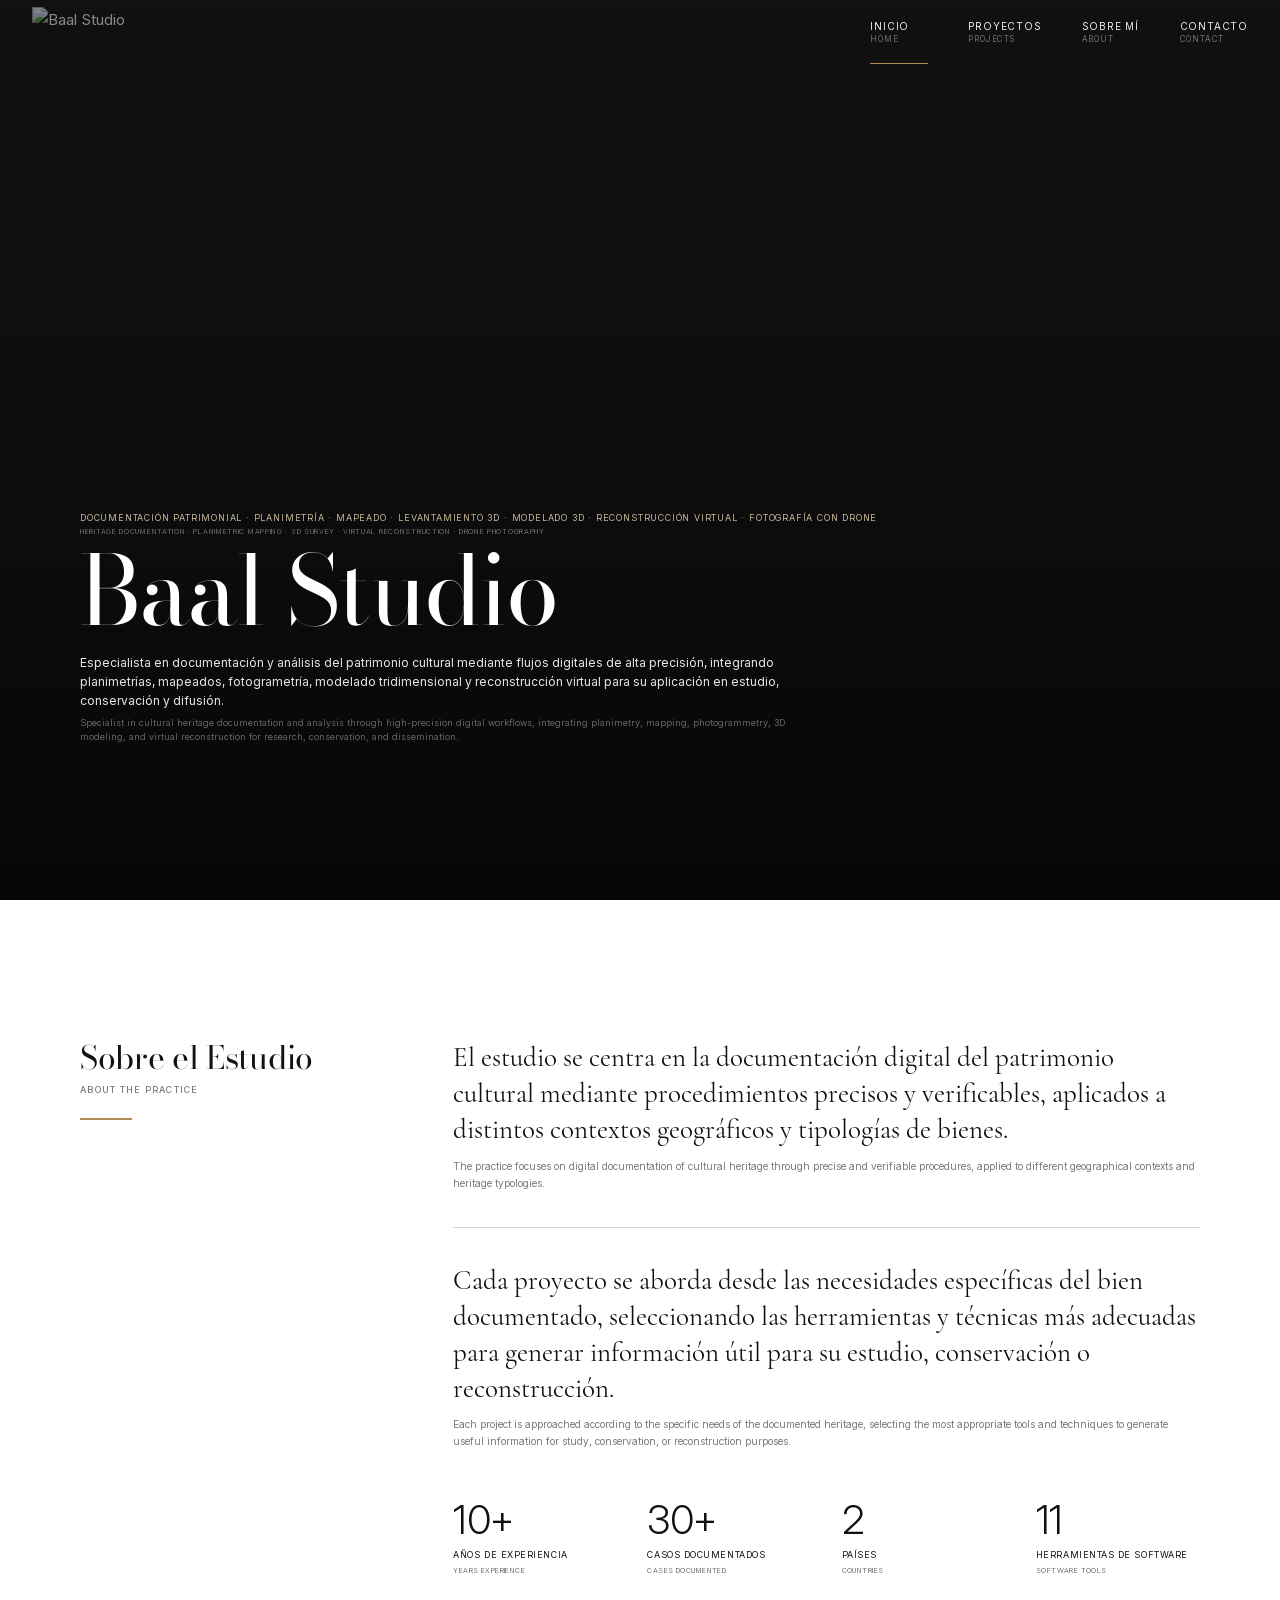
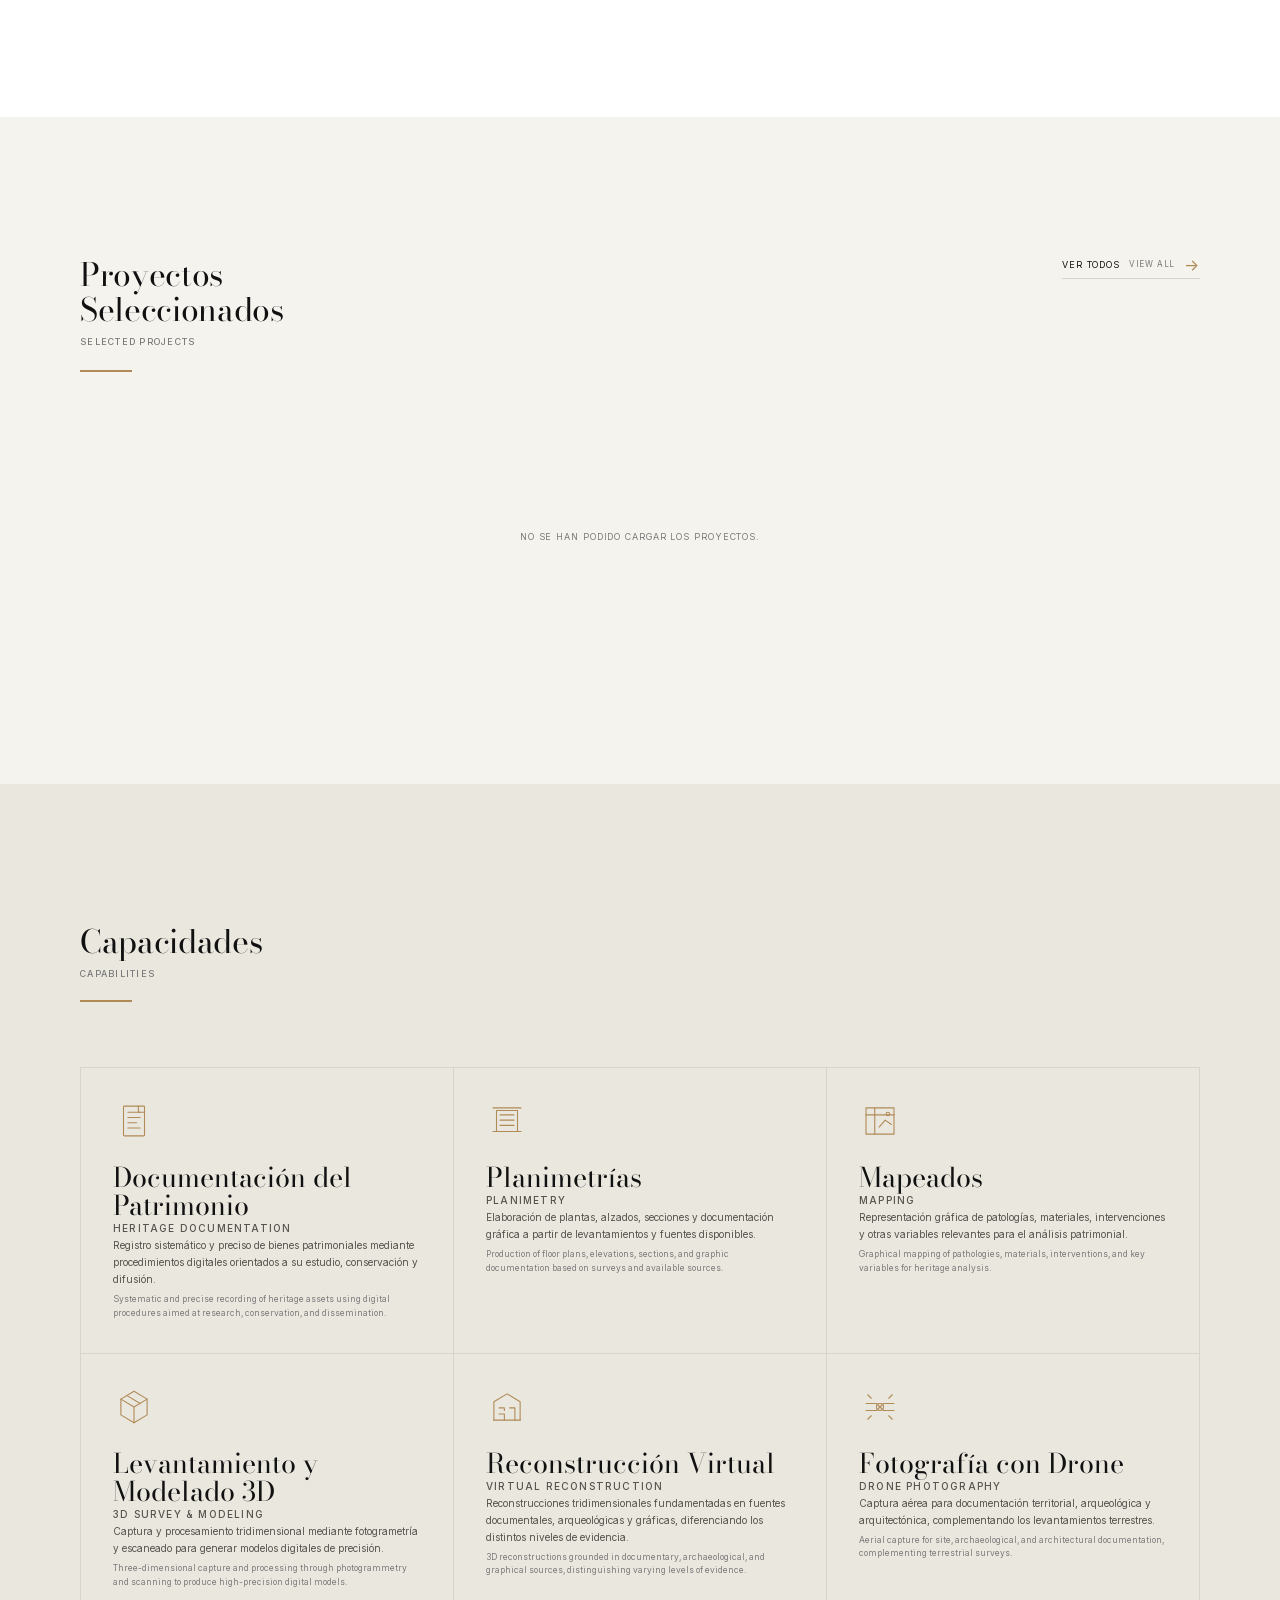
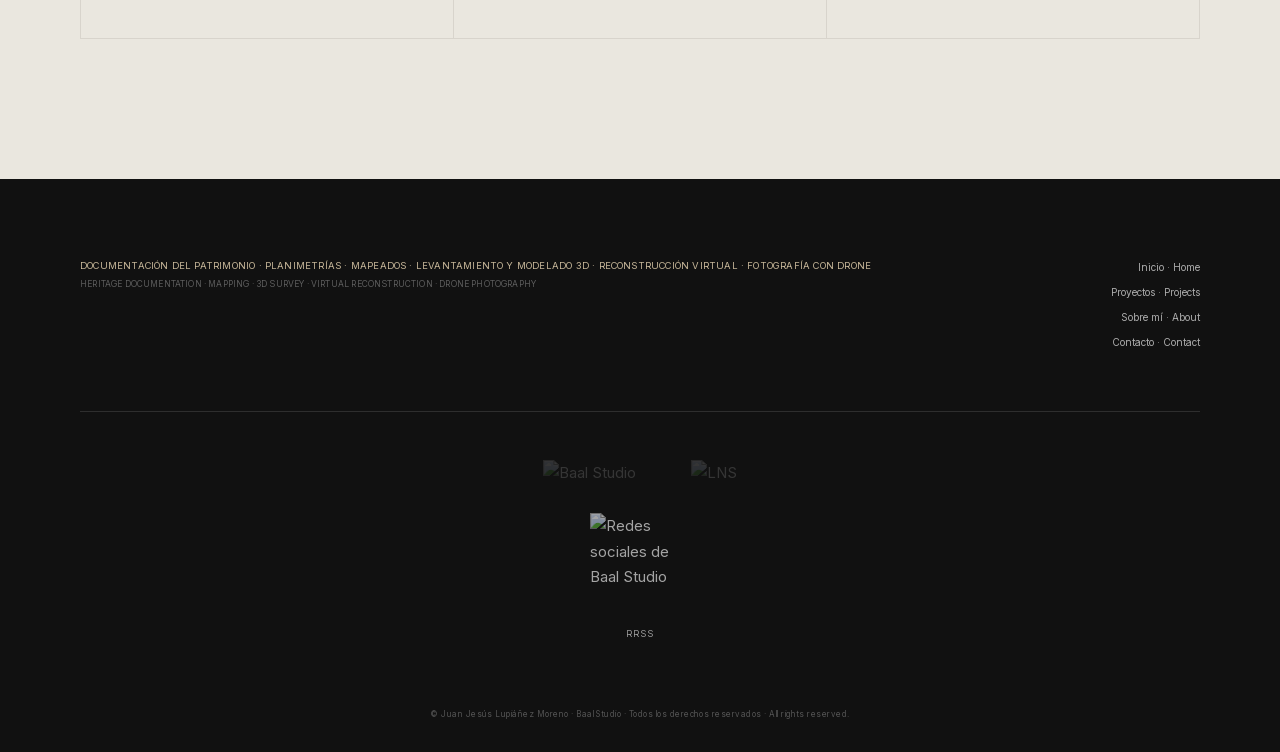
==== index.html @ 622e3f82 "Update footer text to specify 'Drone Photography'" ====
<!DOCTYPE html>
<html lang="es">

<head>
  <meta charset="UTF-8">

  <meta
    name="viewport"
    content="width=device-width, initial-scale=1.0"
  >

  <meta
    name="description"
    content="Baal Studio — Documentación, conservación y análisis digital del patrimonio cultural."
  >

  <meta name="theme-color" content="#111111">

  <title>Baal Studio — Documentación Patrimonial</title>

  <link rel="stylesheet" href="./style.css">
</head>


<body>

  <!-- =====================================================
       HEADER
       ===================================================== -->

  <header class="main-header" id="main-header">

    <div class="header-inner">

      <a
        href="./index.html"
        class="header-logo-link"
        aria-label="Baal Studio — Inicio"
      >

        <img
          id="site-logo"
          class="header-logo protected-image"
          src=""
          alt="Baal Studio"
          width="180"
          height="40"
          draggable="false"
        >

      </a>


      <nav
        class="desktop-nav"
        aria-label="Navegación principal"
      >

        <a
          href="./index.html"
          class="nav-link active"
          aria-current="page"
        >
          <span>Inicio</span>
          <span class="nav-link-en">Home</span>
        </a>

        <a
          href="./proyectos.html"
          class="nav-link"
        >
          <span>Proyectos</span>
          <span class="nav-link-en">Projects</span>
        </a>

        <a
          href="./about.html"
          class="nav-link"
        >
          <span>Sobre mí</span>
          <span class="nav-link-en">About</span>
        </a>

        <a
          href="./contact.html"
          class="nav-link"
        >
          <span>Contacto</span>
          <span class="nav-link-en">Contact</span>
        </a>

      </nav>


      <button
        class="mobile-menu-button"
        id="mobile-menu-button"
        type="button"
        aria-label="Abrir menú"
        aria-expanded="false"
        aria-controls="mobile-menu"
      >
        <span></span>
        <span></span>
        <span></span>
      </button>

    </div>


    <div
      class="mobile-menu"
      id="mobile-menu"
      aria-hidden="true"
    >

      <nav aria-label="Navegación móvil">

        <a href="./index.html">
          <span>Inicio</span>
          <small>Home</small>
        </a>

        <a href="./proyectos.html">
          <span>Proyectos</span>
          <small>Projects</small>
        </a>

        <a href="./about.html">
          <span>Sobre mí</span>
          <small>About</small>
        </a>

        <a href="./contact.html">
          <span>Contacto</span>
          <small>Contact</small>
        </a>

      </nav>

    </div>

  </header>



  <main>

    <!-- =====================================================
         HERO
         ===================================================== -->

    <section
      class="hero-section"
      id="hero"
      aria-labelledby="hero-title"
    >

      <div class="hero-media">

        <img
          id="hero-background"
          class="hero-background protected-image"
          src=""
          alt="Documentación patrimonial"
          draggable="false"
          fetchpriority="high"
        >

        <div
          class="hero-gradient"
          aria-hidden="true"
        ></div>

      </div>


      <div class="hero-content">

        <div class="hero-specialties">

          <p class="hero-specialties-es">
            DOCUMENTACIÓN PATRIMONIAL · PLANIMETRÍA · MAPEADO · LEVANTAMIENTO 3D · MODELADO 3D · RECONSTRUCCIÓN VIRTUAL · FOTOGRAFÍA CON DRONE
          </p>

          <p class="hero-specialties-en">
            HERITAGE DOCUMENTATION · PLANIMETRIC MAPPING · 3D SURVEY · VIRTUAL RECONSTRUCTION · DRONE PHOTOGRAPHY
          </p>

        </div>


        <h1 id="hero-title">
          Baal Studio
        </h1>


        <div class="hero-description">

          <p>
            Especialista en documentación y análisis del patrimonio cultural mediante flujos digitales de alta precisión, integrando planimetrías, mapeados, fotogrametría, modelado tridimensional y reconstrucción virtual para su aplicación en estudio, conservación y difusión.
          </p>

          <p>
            Specialist in cultural heritage documentation and analysis through high-precision digital workflows, integrating planimetry, mapping, photogrammetry, 3D modeling, and virtual reconstruction for research, conservation, and dissemination.
          </p>

        </div>

      </div>

    </section>



    <!-- =====================================================
         SOBRE EL ESTUDIO
         ===================================================== -->

    <section
      class="about-home-section"
      id="sobre-estudio"
    >

      <div class="section-container about-home-layout">

        <div class="about-home-heading">

          <p class="section-kicker">
            Sobre el Estudio
          </p>

          <p class="section-kicker-en">
            About the Practice
          </p>

          <div class="section-rule"></div>

        </div>


        <div class="about-home-content">

          <div class="bilingual-copy">

            <p>
              El estudio se centra en la documentación digital del patrimonio cultural mediante procedimientos precisos y verificables, aplicados a distintos contextos geográficos y tipologías de bienes.
            </p>

            <p class="english-copy">
              The practice focuses on digital documentation of cultural heritage through precise and verifiable procedures, applied to different geographical contexts and heritage typologies.
            </p>


            <div class="copy-separator"></div>


            <p>
              Cada proyecto se aborda desde las necesidades específicas del bien documentado, seleccionando las herramientas y técnicas más adecuadas para generar información útil para su estudio, conservación o reconstrucción.
            </p>

            <p class="english-copy">
              Each project is approached according to the specific needs of the documented heritage, selecting the most appropriate tools and techniques to generate useful information for study, conservation, or reconstruction purposes.
            </p>

          </div>


          <div class="stats-grid">

            <div class="stat-item">
              <strong>10+</strong>
              <span>Años de experiencia</span>
              <small>Years experience</small>
            </div>

            <div class="stat-item">
              <strong>30+</strong>
              <span>Casos documentados</span>
              <small>Cases documented</small>
            </div>

            <div class="stat-item">
              <strong>2</strong>
              <span>Países</span>
              <small>Countries</small>
            </div>

            <div class="stat-item">
              <strong>11</strong>
              <span>Herramientas de software</span>
              <small>Software tools</small>
            </div>

          </div>

        </div>

      </div>

    </section>



    <!-- =====================================================
         PROYECTOS SELECCIONADOS
         ===================================================== -->

    <section
      class="projects-section"
      id="proyectos-seleccionados"
    >

      <div class="section-container">

        <div class="section-heading-row">

          <div class="section-heading">

            <p class="section-kicker">
              Proyectos Seleccionados
            </p>

            <p class="section-kicker-en">
              Selected Projects
            </p>

            <div class="section-rule"></div>

          </div>


          <a
            href="./proyectos.html"
            class="view-all-link"
          >
            <span>Ver Todos</span>
            <span>View All</span>
            <span class="view-arrow">→</span>
          </a>

        </div>


        <div
          id="selected-projects-grid"
          class="selected-projects-grid"
        >

          <div class="project-loading">
            <span></span>
            <p>Cargando proyectos…</p>
          </div>

        </div>

      </div>

    </section>



    <!-- =====================================================
         CAPACIDADES
         ===================================================== -->

    <section
      class="capabilities-section"
      id="capacidades"
    >

      <div class="section-container">

        <div class="capabilities-heading">

          <p class="section-kicker">
            Capacidades
          </p>

          <p class="section-kicker-en">
            Capabilities
          </p>

          <div class="section-rule"></div>

        </div>


        <div class="capabilities-grid">


          <article class="capability-item">

            <div class="capability-icon">
              <svg viewBox="0 0 48 48" aria-hidden="true"><rect x="12" y="7" width="24" height="34" rx="1"></rect><path d="M17 14h14M17 20h14M17 26h10M17 32h14"></path><path d="M29 7v7h7"></path></svg>
            </div>

            <h3>
              Documentación del Patrimonio
            </h3>

            <p class="capability-en-title">
              Heritage Documentation
            </p>

            <p>
              Registro sistemático y preciso de bienes patrimoniales mediante procedimientos digitales orientados a su estudio, conservación y difusión.
            </p>

            <p class="capability-en-desc">
              Systematic and precise recording of heritage assets using digital procedures aimed at research, conservation, and dissemination.
            </p>

          </article>


          <article class="capability-item">

            <div class="capability-icon">
              <svg viewBox="0 0 48 48" aria-hidden="true"><path d="M8 36h32"></path><path d="M12 36V12h24v24"></path><path d="M16 17h16M16 23h16M16 29h16"></path><path d="M8 9h32"></path></svg>
            </div>

            <h3>
              Planimetrías
            </h3>

            <p class="capability-en-title">
              Planimetry
            </p>

            <p>
              Elaboración de plantas, alzados, secciones y documentación gráfica a partir de levantamientos y fuentes disponibles.
            </p>

            <p class="capability-en-desc">
              Production of floor plans, elevations, sections, and graphic documentation based on surveys and available sources.
            </p>

          </article>


          <article class="capability-item">

            <div class="capability-icon">
              <svg viewBox="0 0 48 48" aria-hidden="true"><path d="M8 9h32v30H8z"></path><path d="M8 17h32M18 9v30"></path><path d="M23 31l7-8 7 5"></path><circle cx="33" cy="16" r="2"></circle></svg>
            </div>

            <h3>
              Mapeados
            </h3>

            <p class="capability-en-title">
              Mapping
            </p>

            <p>
              Representación gráfica de patologías, materiales, intervenciones y otras variables relevantes para el análisis patrimonial.
            </p>

            <p class="capability-en-desc">
              Graphical mapping of pathologies, materials, interventions, and key variables for heritage analysis.
            </p>

          </article>


          <article class="capability-item">

            <div class="capability-icon">
              <svg viewBox="0 0 48 48" aria-hidden="true"><path d="M24 6 39 15v18L24 42 9 33V15z"></path><path d="M9 15l15 9 15-9M24 24v18"></path><path d="M16 11l15 9"></path></svg>
            </div>

            <h3>
              Levantamiento y Modelado 3D
            </h3>

            <p class="capability-en-title">
              3D Survey &amp; Modeling
            </p>

            <p>
              Captura y procesamiento tridimensional mediante fotogrametría y escaneado para generar modelos digitales de precisión.
            </p>

            <p class="capability-en-desc">
              Three-dimensional capture and processing through photogrammetry and scanning to produce high-precision digital models.
            </p>

          </article>


          <article class="capability-item">

            <div class="capability-icon">
              <svg viewBox="0 0 48 48" aria-hidden="true"><path d="M9 39V18l15-9 15 9v21"></path><path d="M9 39h30"></path><path d="M15 32h6v7M27 25h6v14M15 25h6v3"></path></svg>
            </div>

            <h3>
              Reconstrucción Virtual
            </h3>

            <p class="capability-en-title">
              Virtual Reconstruction
            </p>

            <p>
              Reconstrucciones tridimensionales fundamentadas en fuentes documentales, arqueológicas y gráficas, diferenciando los distintos niveles de evidencia.
            </p>

            <p class="capability-en-desc">
              3D reconstructions grounded in documentary, archaeological, and graphical sources, distinguishing varying levels of evidence.
            </p>

          </article>


          <article class="capability-item">

            <div class="capability-icon">
              <svg viewBox="0 0 48 48" aria-hidden="true"><path d="M8 20h12l4 4 4-4h12"></path><path d="M8 28h12l4-4 4 4h12"></path><circle cx="24" cy="24" r="4"></circle><path d="M14 14l-4-4M34 14l4-4M14 34l-4 4M34 34l4 4"></path></svg>
            </div>

            <h3>
              Fotografía con Drone
            </h3>

            <p class="capability-en-title">
              Drone Photography
            </p>

            <p>
              Captura aérea para documentación territorial, arqueológica y arquitectónica, complementando los levantamientos terrestres.
            </p>

            <p class="capability-en-desc">
              Aerial capture for site, archaeological, and architectural documentation, complementing terrestrial surveys.
            </p>

          </article>


        </div>

      </div>

    </section>

  </main>



  <!-- =====================================================
       FOOTER
       ===================================================== -->

  <footer class="main-footer">

    <div class="footer-container">


      <div class="footer-top">


        <div class="footer-services">

          <p>
            Documentación del Patrimonio · Planimetrías · Mapeados · Levantamiento y Modelado 3D · Reconstrucción Virtual · Fotografía con Drone
          </p>

          <p class="footer-services-en">
            Heritage Documentation · Mapping · 3D Survey · Virtual reconstruction · Drone Photography
          </p>

        </div>


        <div class="footer-nav-column">

          <a href="./index.html">
            Inicio · Home
          </a>

          <a href="./proyectos.html">
            Proyectos · Projects
          </a>

          <a href="./about.html">
            Sobre mí · About
          </a>

          <a href="./contact.html">
            Contacto · Contact
          </a>

        </div>


      </div>



      <div class="footer-identity">

        <div class="footer-logos">

          <img
            id="footer-logo-baal"
            class="footer-secondary-logo protected-image"
            src=""
            alt="Baal Studio"
            draggable="false"
          >


          <img
            id="footer-logo-lns"
            class="footer-secondary-logo protected-image"
            src=""
            alt="LNS"
            draggable="false"
          >

        </div>


        <a
          href="https://linktr.ee/baalstudio"
          target="_blank"
          rel="noopener noreferrer"
          aria-label="Baal Studio — Redes sociales"
        >

          <img
            id="footer-qr"
            class="footer-qr protected-image"
            src=""
            alt="Redes sociales de Baal Studio"
            width="100"
            height="100"
            draggable="false"
          >

        </a>


        <a
          href="https://linktr.ee/baalstudio"
          class="footer-social-link"
          target="_blank"
          rel="noopener noreferrer"
        >
          RRSS
        </a>

      </div>



      <div class="footer-bottom">

        <p>
          © Juan Jesús Lupiáñez Moreno · Baal Studio · Todos los derechos reservados · All rights reserved.
        </p>

      </div>

    </div>

  </footer>



  <script src="./script.js"></script>

</body>

</html>
---- style.css ----
/* ============================================================
   BAAL STUDIO
   STYLE.CSS — V10
   ============================================================ */


/* ------------------------------------------------------------
   FUENTES LOCALES — GITHUB
   ------------------------------------------------------------ */

@font-face {
  font-family: "Inter";
  src: url("./fonts/InterVariable.woff2") format("woff2");
  font-style: normal;
  font-weight: 100 900;
  font-display: swap;
}

@font-face {
  font-family: "Cormorant Garamond";
  src: url("./fonts/CormorantGaramond-Light.woff2") format("woff2");
  font-style: normal;
  font-weight: 300;
  font-display: swap;
}

@font-face {
  font-family: "Cormorant Garamond";
  src: url("./fonts/CormorantGaramond-Regular.woff2") format("woff2");
  font-style: normal;
  font-weight: 400;
  font-display: swap;
}

@font-face {
  font-family: "Cormorant Garamond";
  src: url("./fonts/CormorantGaramond-Medium.woff2") format("woff2");
  font-style: normal;
  font-weight: 500;
  font-display: swap;
}

@font-face {
  font-family: "Cormorant Garamond";
  src: url("./fonts/CormorantGaramond-SemiBold.woff2") format("woff2");
  font-style: normal;
  font-weight: 600;
  font-display: swap;
}

@font-face {
  font-family: "Cormorant Garamond";
  src: url("./fonts/CormorantGaramond-Bold.woff2") format("woff2");
  font-style: normal;
  font-weight: 700;
  font-display: swap;
}

@font-face {
  font-family: "Bodoni Moda";
  src: url("./fonts/BodoniModaVariable.ttf") format("truetype");
  font-style: normal;
  font-weight: 100 900;
  font-display: swap;
}


/* ------------------------------------------------------------
   VARIABLES
   ------------------------------------------------------------ */

:root {

  --bg: #f5f3ee;
  --white: #ffffff;
  --black: #111111;
  --gray: #7a7a7a;
  --light-gray: #d8d4cc;
  --accent: #b08a57;

  --content-width: 1280px;

  --page-padding: 80px;

  --section-space: 140px;

  --font-display: "Cormorant Garamond", serif;
  --font-title: "Bodoni Moda", Georgia, serif;
  --font-body: "Inter", sans-serif;

}


/* ------------------------------------------------------------
   RESET
   ------------------------------------------------------------ */

*,
*::before,
*::after {
  box-sizing: border-box;
}


html {
  scroll-behavior: smooth;
}


body {

  margin: 0;
  padding: 0;

  background: var(--bg);
  color: var(--black);

  font-family: var(--font-body);

  font-size: 15px;

  line-height: 1.7;

  overflow-x: hidden;
}


img {
  max-width: 100%;
  display: block;
}


a {
  color: inherit;
  text-decoration: none;
}


button,
input,
textarea,
select {
  font: inherit;
}


/* ------------------------------------------------------------
   PROTECCIÓN
   ------------------------------------------------------------ */

.protected-image {

  -webkit-user-drag: none;

  user-select: none;
  -webkit-user-select: none;

  -webkit-touch-callout: none;
}


/* ------------------------------------------------------------
   CONTENEDOR
   ------------------------------------------------------------ */

.section-container {

  width: 100%;

  max-width: none;

  margin: 0;

  padding-left: var(--page-padding);
  padding-right: var(--page-padding);
}


/* ------------------------------------------------------------
   HEADER
   ------------------------------------------------------------ */

.main-header {

  position: fixed;

  top: 0;
  left: 0;
  right: 0;

  z-index: 1000;

  height: 64px;

  background: transparent;

  color: var(--white);

  transition:
    background-color 0.35s ease,
    backdrop-filter 0.35s ease;
}


.main-header.scrolled {

  background: rgba(17,17,17,0.84);

  backdrop-filter: blur(12px);
  -webkit-backdrop-filter: blur(12px);
}


.header-inner {

  width: 100%;
  height: 100%;

  padding: 0 32px;

  display: flex;

  align-items: center;
  justify-content: space-between;
}


.header-logo-link {

  display: flex;

  align-items: center;

  height: 100%;
}


.header-logo {

  width: auto;

  height: 50px;

  max-width: 155px;

  object-fit: contain;

  opacity: 0.50;

  transition: opacity 0.25s ease;
}


.header-logo-link:hover .header-logo {
  opacity: 0.70;
}


/* ------------------------------------------------------------
   NAV
   ------------------------------------------------------------ */

.desktop-nav {

  display: flex;

  align-items: center;

  gap: 40px;

  height: 100%;
}


.nav-link {

  position: relative;

  display: flex;

  flex-direction: column;

  justify-content: center;

  min-width: 58px;

  height: 100%;

  color: rgba(255,255,255,0.92);

  font-size: 10px;

  letter-spacing: 0.08em;

  text-transform: uppercase;
}


.nav-link-en {

  margin-top: -2px;

  color: rgba(255,255,255,0.40);

  font-size: 8px;

  letter-spacing: 0.10em;
}


.nav-link::after {

  content: "";

  position: absolute;

  left: 0;
  bottom: 0;

  width: 0;
  height: 1px;

  background: var(--accent);

  transition: width 0.25s ease;
}


.nav-link:hover::after,
.nav-link.active::after {
  width: 100%;
}


/* ------------------------------------------------------------
   MENÚ MÓVIL
   ------------------------------------------------------------ */

.mobile-menu-button {

  display: none;

  width: 38px;
  height: 38px;

  padding: 8px;

  border: 0;

  background: transparent;

  cursor: pointer;
}


.mobile-menu-button span {

  display: block;

  width: 100%;
  height: 1px;

  margin: 5px 0;

  background: var(--white);

  transition:
    transform 0.25s ease,
    opacity 0.25s ease;
}


.mobile-menu-button.open span:nth-child(1) {
  transform: translateY(6px) rotate(45deg);
}


.mobile-menu-button.open span:nth-child(2) {
  opacity: 0;
}


.mobile-menu-button.open span:nth-child(3) {
  transform: translateY(-6px) rotate(-45deg);
}


.mobile-menu {

  position: fixed;

  top: 64px;
  left: 0;
  right: 0;

  z-index: 999;

  max-height: 0;

  overflow: hidden;

  background: rgba(17,17,17,0.96);

  backdrop-filter: blur(15px);
  -webkit-backdrop-filter: blur(15px);

  transition: max-height 0.35s ease;
}


.mobile-menu.open {
  max-height: 400px;
}


.mobile-menu nav {

  display: flex;

  flex-direction: column;

  padding: 15px 24px 24px;
}


.mobile-menu a {

  display: flex;

  flex-direction: column;

  padding: 14px 0;

  border-bottom:
    1px solid rgba(255,255,255,0.12);

  color: white;

  font-size: 12px;

  letter-spacing: 0.08em;

  text-transform: uppercase;
}


.mobile-menu small {

  margin-top: 2px;

  color: rgba(255,255,255,0.38);

  font-size: 9px;

  letter-spacing: 0.10em;
}


/* ------------------------------------------------------------
   HERO
   ------------------------------------------------------------ */

.hero-section {

  position: relative;

  width: 100%;

  height: 100svh;

  min-height: 680px;

  overflow: hidden;

  background: #111111;

  color: var(--white);
}


.hero-media {

  position: absolute;

  inset: 0;

  overflow: hidden;
}


.hero-background {

  position: absolute;

  inset: 0;

  width: 100%;
  height: 100%;

  object-fit: cover;

  object-position: center center;

  transform: scale(1.085);

  opacity: 0.40;

  will-change: transform;
}


.hero-gradient {

  position: absolute;

  inset: 0;

  pointer-events: none;

  background:
    linear-gradient(
      to top,
      rgba(0,0,0,0.62) 0%,
      rgba(0,0,0,0.25) 42%,
      rgba(0,0,0,0.04) 76%,
      rgba(0,0,0,0) 100%
    );
}


/* ------------------------------------------------------------
   CONTENIDO HERO
   ------------------------------------------------------------ */

.hero-content {

  position: absolute;

  left: 0;
  bottom: 0;

  width: 100%;

  z-index: 2;

  padding:
    0
    var(--page-padding)
    155px;
}


.hero-specialties {

  width: 100%;

  margin-bottom: 13px;

  overflow: hidden;
}


.hero-specialties-es,
.hero-specialties-en {

  white-space: nowrap;

  overflow: hidden;

  text-overflow: clip;

  text-transform: uppercase;
}


.hero-specialties-es {

  margin: 0;

  color: #c8b89a;

  font-size: 9px;

  line-height: 1.4;

  letter-spacing: 0.09em;
}


.hero-specialties-en {

  margin: 3px 0 0;

  color: rgba(255,255,255,0.38);

  font-size: 7px;

  line-height: 1.4;

  letter-spacing: 0.10em;
}


.hero-content h1 {

  margin: 0;

  font-family: var(--font-title);

  font-size: clamp(52px, 7.5vw, 100px);

  font-weight: 300;

  line-height: 0.85;

  letter-spacing: -0.015em;
}


.hero-description {

  max-width: 740px;

  margin-top: 21px;
}


.hero-description p {

  margin: 0;

  color: rgba(255,255,255,0.90);

  font-size: 12px;

  line-height: 1.62;
}


.hero-description p + p {

  margin-top: 5px;

  color: rgba(255,255,255,0.38);

  font-size: 9px;
}


/* ------------------------------------------------------------
   SOBRE EL ESTUDIO
   ------------------------------------------------------------ */

.about-home-section {

  background: var(--white);

  padding:
    var(--section-space)
    0;
}


.about-home-layout {

  display: grid;

  grid-template-columns:
    4fr 8fr;

  column-gap: 0;
}


.about-home-heading {

  padding-right: 50px;
}


.about-home-content {

  padding-left: 0;
}


.bilingual-copy {

  max-width: 760px;
}


.bilingual-copy p {

  margin: 0;

  font-family: var(--font-display);

  font-size: 27px;

  font-weight: 400;

  line-height: 1.34;
}


.bilingual-copy .english-copy {

  margin-top: 9px;

  color: var(--gray);

  font-family: var(--font-body);

  font-size: 10px;

  line-height: 1.7;
}


.copy-separator {

  width: 100%;

  height: 1px;

  margin: 35px 0;

  background: var(--light-gray);
}


.stats-grid {

  display: grid;

  grid-template-columns:
    repeat(4, 1fr);

  gap: 30px;

  margin-top: 50px;
}


.stat-item {

  display: flex;

  flex-direction: column;
}


.stat-item strong {

  font-family: var(--font-body);

  font-size: 40px;

  font-weight: 300;

  line-height: 1;

  letter-spacing: -0.02em;
}


.stat-item span {

  margin-top: 9px;

  font-size: 9px;

  line-height: 1.4;

  letter-spacing: 0.06em;

  text-transform: uppercase;
}


.stat-item small {

  margin-top: 3px;

  color: var(--gray);

  font-size: 7px;

  letter-spacing: 0.06em;

  text-transform: uppercase;
}


/* ------------------------------------------------------------
   PROYECTOS
   ------------------------------------------------------------ */

.projects-section {

  background: var(--bg);

  padding:
    var(--section-space)
    0;
}


.section-heading-row {

  display: grid;

  grid-template-columns:
    4fr 8fr;

  align-items: start;

  margin-bottom: 52px;
}


.section-heading {

  padding-right: 50px;
}


.view-all-link {

  justify-self: end;

  display: inline-flex;

  align-items: center;

  gap: 9px;

  padding-bottom: 5px;

  border-bottom:
    1px solid var(--light-gray);

  font-size: 9px;

  letter-spacing: 0.09em;

  text-transform: uppercase;
}


.view-all-link span:nth-child(2) {

  color: var(--gray);

  font-size: 8px;
}


.view-arrow {

  color: var(--accent);

  font-size: 16px;

  line-height: 1;
}


/* ------------------------------------------------------------
   TARJETAS DE PROYECTOS
   ------------------------------------------------------------ */

.selected-projects-grid {

  display: grid;

  grid-template-columns:
    repeat(12, 1fr);

  gap: 24px;
}


.project-card {

  position: relative;

  display: block;

  overflow: hidden;

  background: #dedbd4;

  color: white;
}


.project-card-large {

  grid-column: 1 / -1;

  height: 560px;
}


.project-card-medium {

  height: 420px;
}


.project-card-left {

  grid-column: 1 / span 7;
}


.project-card-right {

  grid-column: 8 / -1;
}


.project-card-media {

  position: absolute;

  inset: 0;

  overflow: hidden;

  display: flex;
  align-items: center;
  justify-content: center;
}


.project-card-media img {

  width: 85%;
  height: 85%;

  object-fit: cover;
  opacity: 0.50;

  transition:
    transform 0.8s cubic-bezier(.2,.65,.2,1);
}


.project-card-large .project-card-media img {
  object-fit: contain;
}

.project-card:hover
.project-card-media img {

  transform: scale(1.05);
}


.project-card-overlay {

  position: absolute;

  inset: 0;

  background:
    linear-gradient(
      to top,
      rgba(0,0,0,0.68),
      rgba(0,0,0,0.04) 70%
    );
}


.project-card-content {

  position: absolute;

  left: 34px;
  right: 34px;
  bottom: 30px;

  z-index: 3;
}


.project-card-location {

  margin: 0 0 8px;

  color: #c8b89a;

  font-size: 9px;

  letter-spacing: 0.12em;

  text-transform: uppercase;
}


.project-card-title {

  margin: 0;

  max-width: 800px;

  font-family: var(--font-display);

  font-size: 40px;

  font-weight: 400;

  line-height: 1;
}


.project-card-meta {

  display: flex;

  flex-wrap: wrap;

  gap: 10px 18px;

  margin-top: 12px;
}


.project-card-meta span {

  color: rgba(255,255,255,0.62);

  font-size: 8px;

  letter-spacing: 0.08em;

  text-transform: uppercase;
}


.project-loading {

  grid-column: 1 / -1;

  min-height: 220px;

  display: flex;

  flex-direction: column;

  align-items: center;

  justify-content: center;

  color: var(--gray);
}


.project-loading span {

  width: 24px;
  height: 24px;

  border:
    1px solid var(--light-gray);

  border-top-color: var(--accent);

  border-radius: 50%;

  animation:
    loadingSpin 0.9s linear infinite;
}


.project-loading p {

  margin-top: 15px;

  font-size: 9px;

  letter-spacing: 0.10em;

  text-transform: uppercase;
}


@keyframes loadingSpin {

  to {
    transform: rotate(360deg);
  }

}


/* ------------------------------------------------------------
   TÍTULOS DE SECCIÓN
   ------------------------------------------------------------ */

.section-kicker {

  margin: 0;

  font-family: var(--font-title);

  font-size: clamp(24px, 2.5vw, 34px);

  font-weight: 300;

  line-height: 1.1;

  letter-spacing: -0.01em;
}


.section-kicker-en {

  margin: 9px 0 0;

  color: var(--gray);

  font-family: var(--font-body);

  font-size: 9px;

  font-weight: 500;

  line-height: 1.3;

  letter-spacing: 0.14em;

  text-transform: uppercase;
}


.section-rule {

  width: 52px;

  height: 2px;

  margin-top: 22px;

  background: var(--accent);
}


/* ------------------------------------------------------------
   CAPACIDADES
   ------------------------------------------------------------ */

.capabilities-section {

  background: #eae7df;

  padding:
    var(--section-space)
    0;
}


.capabilities-heading {

  display: grid;

  grid-template-columns:
    4fr 8fr;

  margin-bottom: 65px;
}


.capabilities-heading > .section-kicker,
.capabilities-heading > .section-kicker-en,
.capabilities-heading > .section-rule {

  grid-column: 1;
}


.capabilities-heading .section-rule {

  margin-top: 20px;
}


.capabilities-grid {

  display: grid;

  grid-template-columns:
    repeat(3, 1fr);

  border-top:
    1px solid var(--light-gray);

  border-left:
    1px solid var(--light-gray);
}


.capability-item {

  min-height: 285px;

  padding: 32px;

  border-right:
    1px solid var(--light-gray);

  border-bottom:
    1px solid var(--light-gray);
}


.capability-icon {

  width: 42px;

  height: 42px;

  margin-bottom: 22px;

  color: var(--accent);
}


.capability-icon svg {

  width: 100%;

  height: 100%;

  fill: none;

  stroke: currentColor;

  stroke-width: 1.25;

  stroke-linecap: round;

  stroke-linejoin: round;
}


.capability-item h3 {

  margin: 0;

  font-family: var(--font-title);

  font-size: 27px;

  font-weight: 400;

  line-height: 1.05;
}


.capability-en-title {

  display: block;

  margin: 8px 0 20px;

  color: var(--gray);

  font-family: var(--font-body);

  font-size: 9px;

  font-weight: 500;

  line-height: 1.3;

  letter-spacing: 0.12em;

  text-transform: uppercase;
}


.capability-item > p {

  max-width: 330px;

  margin: 0;

  color: #56534e;

  font-size: 10px;

  line-height: 1.7;
}


.capability-en-desc {

  margin-top: 5px !important;

  color: var(--gray) !important;

  font-size: 8.5px !important;

  line-height: 1.6 !important;
}


/* ------------------------------------------------------------
   FOOTER
   ------------------------------------------------------------ */

.main-footer {

  background: var(--black);

  color: var(--white);

  padding:
    80px
    0
    30px;
}


.footer-container {

  width: 100%;

  max-width: none;

  margin: 0;

  padding:
    0
    var(--page-padding);
}


.footer-top {

  display: grid;

  grid-template-columns:
    8fr 4fr;

  gap: 50px;

  padding-bottom: 60px;

  border-bottom:
    1px solid rgba(255,255,255,0.12);
}


.footer-services {

  max-width: 100%;
}


.footer-services p {

  margin: 0;

  color: #c8b89a;

  font-size: 9.5px;

  line-height: 1.4;

  text-transform: uppercase;

  letter-spacing: 0.02em;

  white-space: nowrap;
}


.footer-services-en {

  margin-top: 7px !important;

  color: rgba(255,255,255,0.32) !important;

  font-size: 8.5px !important;

  white-space: nowrap;
}


.footer-nav-column {

  display: flex;

  flex-direction: column;

  align-items: flex-end;

  text-align: right;

  gap: 8px;
}


.footer-nav-column a {

  color: rgba(255,255,255,0.65);

  font-size: 10px;

  transition: color 0.2s ease;
}


.footer-nav-column a:hover {

  color: var(--accent);
}


/* ------------------------------------------------------------
   IDENTIDAD FOOTER
   ------------------------------------------------------------ */

.footer-identity {

  display: flex;

  flex-direction: column;

  align-items: center;

  justify-content: center;

  padding:
    48px
    0
    42px;
}


.footer-logos {

  display: flex;

  align-items: center;

  justify-content: center;

  gap: 55px;
}


.footer-secondary-logo {

  width: auto;

  max-width: 220px;

  max-height: 55px;

  object-fit: contain;

  opacity: 0.15;

  transition: opacity 0.25s ease;
}


.footer-logos a:hover .footer-secondary-logo {

  opacity: 0.28;
}


.footer-qr {

  width: 100px;

  height: 100px;

  margin-top: 28px;

  object-fit: contain;

  opacity: 0.62;

  transition: opacity 0.25s ease;
}


.footer-identity > a:hover .footer-qr {

  opacity: 0.82;
}


.footer-social-link {

  margin-top: 13px;

  color: rgba(255,255,255,0.58);

  font-size: 9px;

  letter-spacing: 0.10em;

  text-transform: uppercase;

  transition: color 0.2s ease;
}


.footer-social-link:hover {

  color: var(--accent);
}


/* ------------------------------------------------------------
   COPYRIGHT
   ------------------------------------------------------------ */

.footer-bottom {

  padding-top: 25px;

  text-align: center;
}


.footer-bottom p {

  margin: 0;

  color: rgba(255,255,255,0.28);

  font-size: 8px;

  letter-spacing: 0.06em;
}


/* ------------------------------------------------------------
   TABLET
   ------------------------------------------------------------ */

@media (max-width: 1000px) {

  :root {
    --page-padding: 48px;
  }


  .desktop-nav {
    gap: 25px;
  }


  .hero-content {
    padding-bottom: 100px;
  }


  .about-home-layout,
  .section-heading-row,
  .capabilities-heading {

    grid-template-columns:
      1fr 2fr;

  }


  .about-home-heading,
  .section-heading {

    padding-right: 45px;

  }


  .capabilities-grid {

    grid-template-columns:
      repeat(2, 1fr);

  }


  .footer-services p {

    white-space: normal;

  }

}


/* ------------------------------------------------------------
   MÓVIL
   ------------------------------------------------------------ */

@media (max-width: 700px) {

  :root {

    --page-padding: 24px;

    --section-space: 95px;

  }


  .header-inner {

    padding: 0 24px;

  }


  .desktop-nav {
    display: none;
  }


  .mobile-menu-button {
    display: block;
  }


  .header-logo {

    height: 26px;

    max-width: 135px;

  }


  .hero-section {

    min-height: 650px;

  }


  .hero-background {

    object-position: center center;

    transform: scale(1.12);

    opacity: 0.60;

  }


  .hero-content {

    padding:
      0
      24px
      90px;

  }


  .hero-specialties-es,
  .hero-specialties-en {

    white-space: nowrap;

    font-size: 6.2px;

    letter-spacing: 0.06em;

  }


  .hero-content h1 {

    font-size:
      clamp(42px, 14vw, 68px);

  }


  .hero-description {

    margin-top: 18px;

  }


  .hero-description p {

    font-size: 10px;

  }


  .hero-description p + p {

    font-size: 7.5px;

  }


  .about-home-layout,
  .section-heading-row,
  .capabilities-heading {

    display: flex;

    flex-direction: column;

    gap: 35px;

  }


  .about-home-heading,
  .section-heading {

    padding-right: 0;

  }


  .bilingual-copy p {

    font-size: 23px;

  }


  .stats-grid {

    grid-template-columns:
      repeat(2, 1fr);

    gap: 35px 20px;

    margin-top: 45px;

  }


  .selected-projects-grid {

    display: flex;

    flex-direction: column;

    gap: 16px;

  }


  .project-card-large,
  .project-card-medium {

    width: 100%;

    height: 420px;

  }


  .project-card-content {

    left: 24px;
    right: 24px;
    bottom: 24px;

  }


  .project-card-title {

    font-size: 32px;

  }


  .capabilities-grid {

    grid-template-columns: 1fr;

  }


  .capability-item {

    min-height: 245px;

    padding: 27px;

  }


  .footer-top {

    display: flex;

    flex-direction: column;

    gap: 40px;

  }


  .footer-nav-column {

    align-items: flex-start;

    text-align: left;

  }


  .footer-logos {

    gap: 30px;

  }


  .footer-secondary-logo {

    max-width: 160px;

    max-height: 45px;

  }


  .footer-qr {

    width: 90px;

    height: 90px;

  }

}


/* ------------------------------------------------------------
   REDUCCIÓN DE MOVIMIENTO
   ------------------------------------------------------------ */

@media (prefers-reduced-motion: reduce) {

  html {
    scroll-behavior: auto;
  }


  *,
  *::before,
  *::after {

    animation-duration: 0.01ms !important;

    animation-iteration-count: 1 !important;

    transition-duration: 0.01ms !important;

  }

}
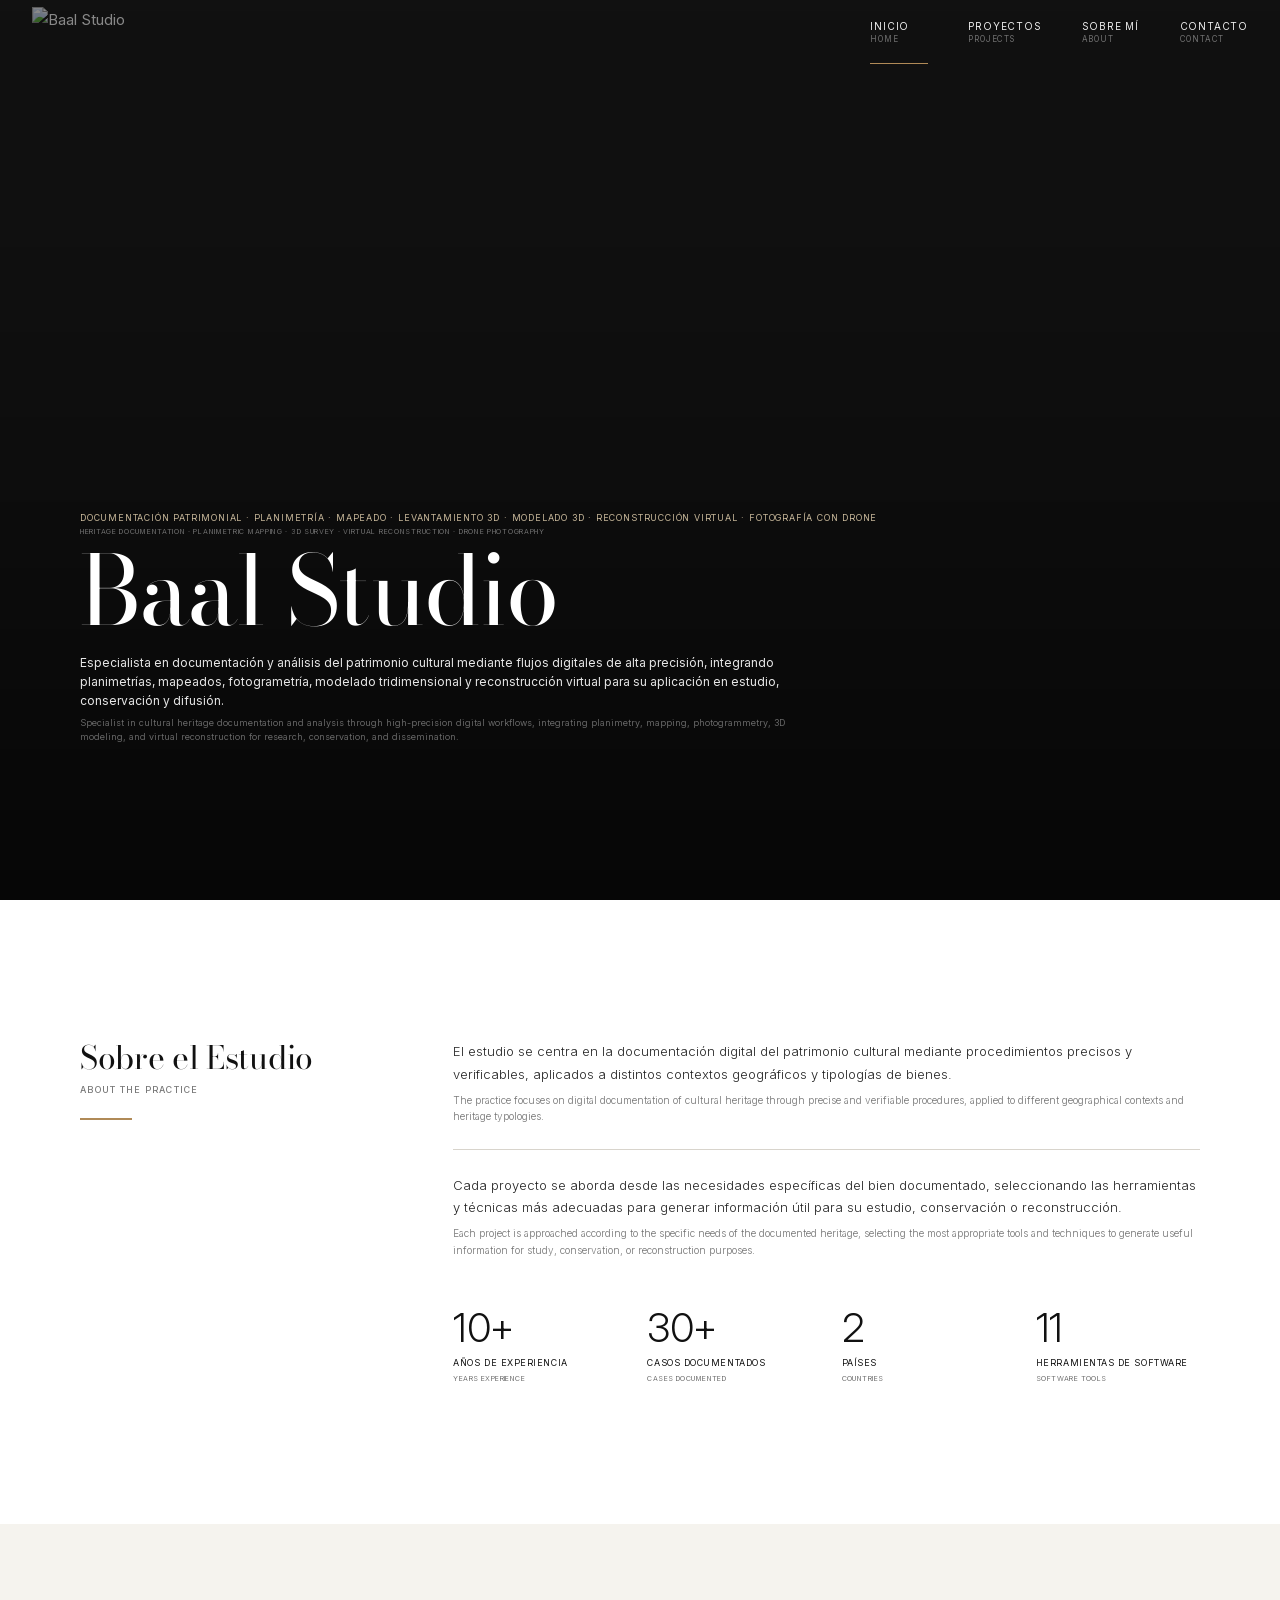
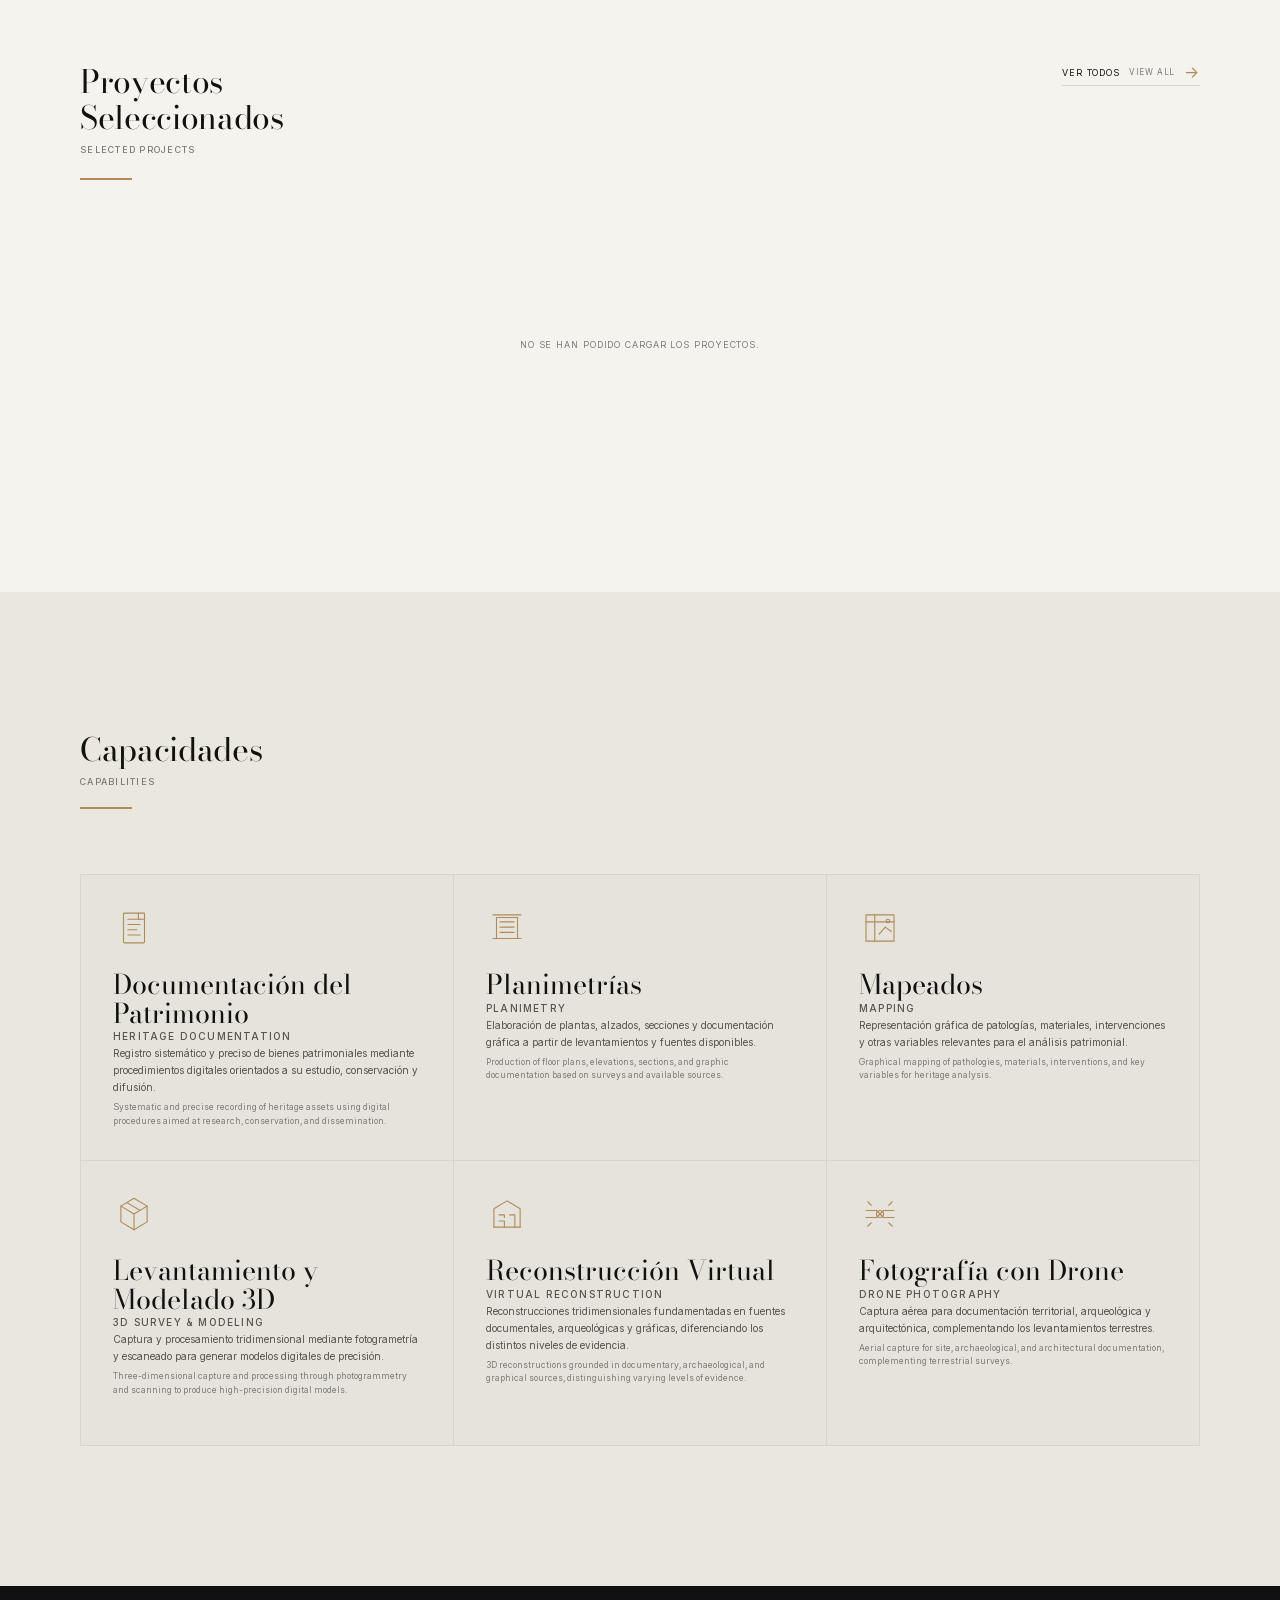
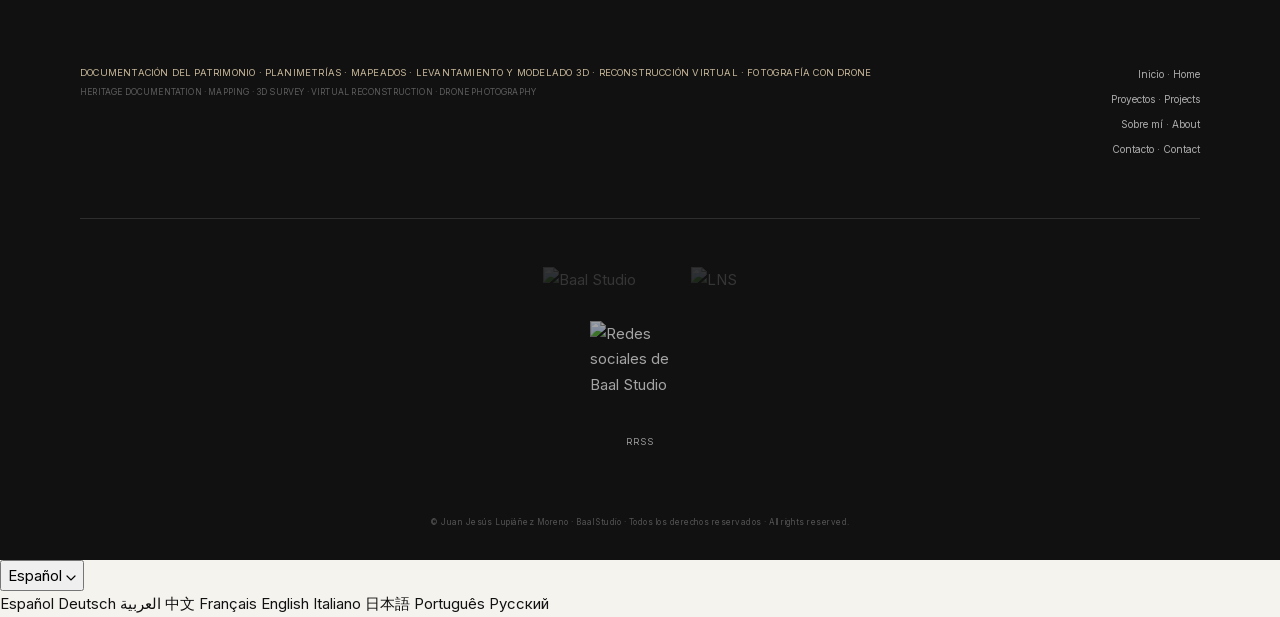
==== commit 2babd020: "Implement custom language selector in index.html Added a custom language selector with options for m" ====
--- a/index.html
+++ b/index.html
@@ -672,6 +672,284 @@
 
   <script src="./script.js"></script>
 
+  <!-- SELECTOR DE IDIOMAS PERSONALIZADO — BAAL STUDIO -->
+<div
+  class="baal-language-selector notranslate"
+  id="baalLangSelector"
+  translate="no"
+>
+  <button
+    type="button"
+    class="baal-lang-current"
+    id="baalLangToggle"
+    aria-expanded="false"
+    aria-controls="baalLangDropdown"
+    aria-label="Seleccionar idioma"
+  >
+    <span id="baalLangCurrentText">Español</span>
+
+    <svg
+      width="10"
+      height="6"
+      viewBox="0 0 10 6"
+      fill="none"
+      aria-hidden="true"
+    >
+      <path
+        d="M1 1L5 5L9 1"
+        stroke="currentColor"
+        stroke-width="1.2"
+        stroke-linecap="round"
+      />
+    </svg>
+  </button>
+
+  <div
+    class="baal-lang-dropdown"
+    id="baalLangDropdown"
+    aria-label="Idiomas disponibles"
+  >
+    <a href="#" data-lang="es">Español</a>
+    <a href="#" data-lang="de">Deutsch</a>
+    <a href="#" data-lang="ar">العربية</a>
+    <a href="#" data-lang="zh-CN">中文</a>
+    <a href="#" data-lang="fr">Français</a>
+    <a href="#" data-lang="en">English</a>
+    <a href="#" data-lang="it">Italiano</a>
+    <a href="#" data-lang="ja">日本語</a>
+    <a href="#" data-lang="pt">Português</a>
+    <a href="#" data-lang="ru">Русский</a>
+  </div>
+</div>
+
+<!-- Google Translate: motor de traducción oculto -->
+<div id="google_translate_element" aria-hidden="true"></div>
+
+<script>
+(function () {
+  "use strict";
+
+  const LANGUAGES = {
+    es: "Español",
+    de: "Deutsch",
+    ar: "العربية",
+    "zh-CN": "中文",
+    fr: "Français",
+    en: "English",
+    it: "Italiano",
+    ja: "日本語",
+    pt: "Português",
+    ru: "Русский"
+  };
+
+  function initBaalLanguageSelector() {
+    const selector = document.getElementById("baalLangSelector");
+    const toggle = document.getElementById("baalLangToggle");
+    const currentText = document.getElementById("baalLangCurrentText");
+    const dropdown = document.getElementById("baalLangDropdown");
+
+    if (!selector || !toggle || !currentText || !dropdown) {
+      return;
+    }
+
+    let savedLanguage = "es";
+
+    try {
+      savedLanguage =
+        localStorage.getItem("baalSelectedLanguage") || "es";
+    } catch (error) {
+      savedLanguage = "es";
+    }
+
+    currentText.textContent = LANGUAGES[savedLanguage] || "Español";
+
+    function closeDropdown() {
+      selector.classList.remove("is-open");
+      toggle.setAttribute("aria-expanded", "false");
+    }
+
+    toggle.addEventListener("click", function (event) {
+      event.stopPropagation();
+
+      const isOpen = selector.classList.toggle("is-open");
+      toggle.setAttribute("aria-expanded", String(isOpen));
+    });
+
+    document.addEventListener("click", function (event) {
+      if (!selector.contains(event.target)) {
+        closeDropdown();
+      }
+    });
+
+    document.addEventListener("keydown", function (event) {
+      if (event.key === "Escape") {
+        closeDropdown();
+      }
+    });
+
+    dropdown.querySelectorAll("a[data-lang]").forEach(function (link) {
+      link.addEventListener("click", function (event) {
+        event.preventDefault();
+
+        const targetLanguage = link.getAttribute("data-lang");
+
+        if (!LANGUAGES[targetLanguage]) {
+          return;
+        }
+
+        closeDropdown();
+
+        // Restaurar el idioma original sin recargar toda la página.
+if (targetLanguage === "es") {
+  try {
+    localStorage.removeItem("baalSelectedLanguage");
+  } catch (error) {
+    // Continuar aunque el almacenamiento no esté disponible.
+  }
+
+  currentText.textContent = "Español";
+
+  const googleSelect = document.querySelector(".goog-te-combo");
+
+  if (googleSelect) {
+    googleSelect.value = "es";
+    googleSelect.dispatchEvent(
+      new Event("change", { bubbles: true })
+    );
+  } else {
+    // Si el motor no está disponible, restaurar mediante recarga.
+    clearGoogleTranslateCookie();
+    window.location.reload();
+  }
+
+  return;
+}
+
+
+          clearGoogleTranslateCookie();
+          window.location.reload();
+          return;
+        }
+
+        // Actualizar el idioma mostrado en el botón.
+        currentText.textContent = LANGUAGES[targetLanguage];
+
+        try {
+          localStorage.setItem("baalSelectedLanguage", targetLanguage);
+        } catch (error) {
+          // La traducción puede funcionar sin almacenamiento local.
+        }
+
+        const googleSelect = document.querySelector(".goog-te-combo");
+
+        if (googleSelect) {
+          googleSelect.value = targetLanguage;
+          googleSelect.dispatchEvent(
+            new Event("change", { bubbles: true })
+          );
+        } else {
+          loadGoogleTranslate(function () {
+            const select = document.querySelector(".goog-te-combo");
+
+            if (select) {
+              select.value = targetLanguage;
+              select.dispatchEvent(
+                new Event("change", { bubbles: true })
+              );
+            }
+          });
+        }
+      });
+    });
+  }
+
+  function clearGoogleTranslateCookie() {
+    const expired =
+      "expires=Thu, 01 Jan 1970 00:00:00 GMT; path=/;";
+    const hostname = window.location.hostname;
+
+    document.cookie = "googtrans=; " + expired;
+    document.cookie =
+      "googtrans=; " + expired + " domain=" + hostname + ";";
+
+    if (hostname.indexOf(".") !== -1) {
+      document.cookie =
+        "googtrans=; " + expired + " domain=." + hostname + ";";
+    }
+  }
+
+  function loadGoogleTranslate(callback) {
+    if (document.querySelector(".goog-te-combo")) {
+      if (callback) callback();
+      return;
+    }
+
+    if (window.baalGoogleTranslateLoading) {
+      const waitForGoogle = function () {
+        if (document.querySelector(".goog-te-combo")) {
+          if (callback) callback();
+        } else {
+          window.setTimeout(waitForGoogle, 150);
+        }
+      };
+
+      waitForGoogle();
+      return;
+    }
+
+    window.baalGoogleTranslateLoading = true;
+
+    window.googleTranslateElementInit = function () {
+      new google.translate.TranslateElement(
+        {
+          pageLanguage: "es",
+          includedLanguages: "de,ar,zh-CN,fr,en,it,ja,pt,ru,es",
+          autoDisplay: false
+        },
+        "google_translate_element"
+      );
+
+      const waitForGoogle = function () {
+        const select = document.querySelector(".goog-te-combo");
+
+        if (select) {
+          window.baalGoogleTranslateLoading = false;
+
+          if (callback) callback();
+        } else {
+          window.setTimeout(waitForGoogle, 150);
+        }
+      };
+
+      waitForGoogle();
+    };
+
+    const script = document.createElement("script");
+
+    script.src =
+      "https://translate.google.com/translate_a/element.js?cb=googleTranslateElementInit";
+    script.async = true;
+
+    script.onerror = function () {
+      window.baalGoogleTranslateLoading = false;
+    };
+
+    document.head.appendChild(script);
+  }
+
+  if (document.readyState === "loading") {
+    document.addEventListener(
+      "DOMContentLoaded",
+      initBaalLanguageSelector
+    );
+  } else {
+    initBaalLanguageSelector();
+  }
+
+  loadGoogleTranslate();
+})();
+</script>
+
 </body>
 
 </html>
--- a/style.css
+++ b/style.css
@@ -1,6 +1,6 @@
 /* ============================================================
    BAAL STUDIO
-   STYLE.CSS — V10
+   STYLE.CSS — V10 (IGUALADO CON ABOUT.CSS)
    ============================================================ */
 
 
@@ -649,7 +649,7 @@
 
 
 /* ------------------------------------------------------------
-   SOBRE EL ESTUDIO
+   SOBRE EL ESTUDIO (IGUALADO CON ABOUT.CSS)
    ------------------------------------------------------------ */
 
 .about-home-section {
@@ -695,19 +695,21 @@
 
   margin: 0;
 
-  font-family: var(--font-display);
-
-  font-size: 27px;
-
-  font-weight: 400;
-
-  line-height: 1.34;
+  font-family: var(--font-body);
+
+  font-size: 13px;
+
+  font-weight: 300;
+
+  line-height: 1.75;
+
+  color: #222222;
 }
 
 
 .bilingual-copy .english-copy {
 
-  margin-top: 9px;
+  margin-top: 6px;
 
   color: var(--gray);
 
@@ -715,7 +717,7 @@
 
   font-size: 10px;
 
-  line-height: 1.7;
+  line-height: 1.65;
 }
 
 
@@ -725,7 +727,7 @@
 
   height: 1px;
 
-  margin: 35px 0;
+  margin: 24px 0;
 
   background: var(--light-gray);
 }
@@ -1206,6 +1208,8 @@
 
 .capability-item {
 
+  background: #e5e3db; /* Cambia #ffffff por el color que prefieras */
+
   min-height: 285px;
 
   padding: 32px;
@@ -1733,13 +1737,6 @@
   }
 
 
-  .bilingual-copy p {
-
-    font-size: 23px;
-
-  }
-
-
   .stats-grid {
 
     grid-template-columns:
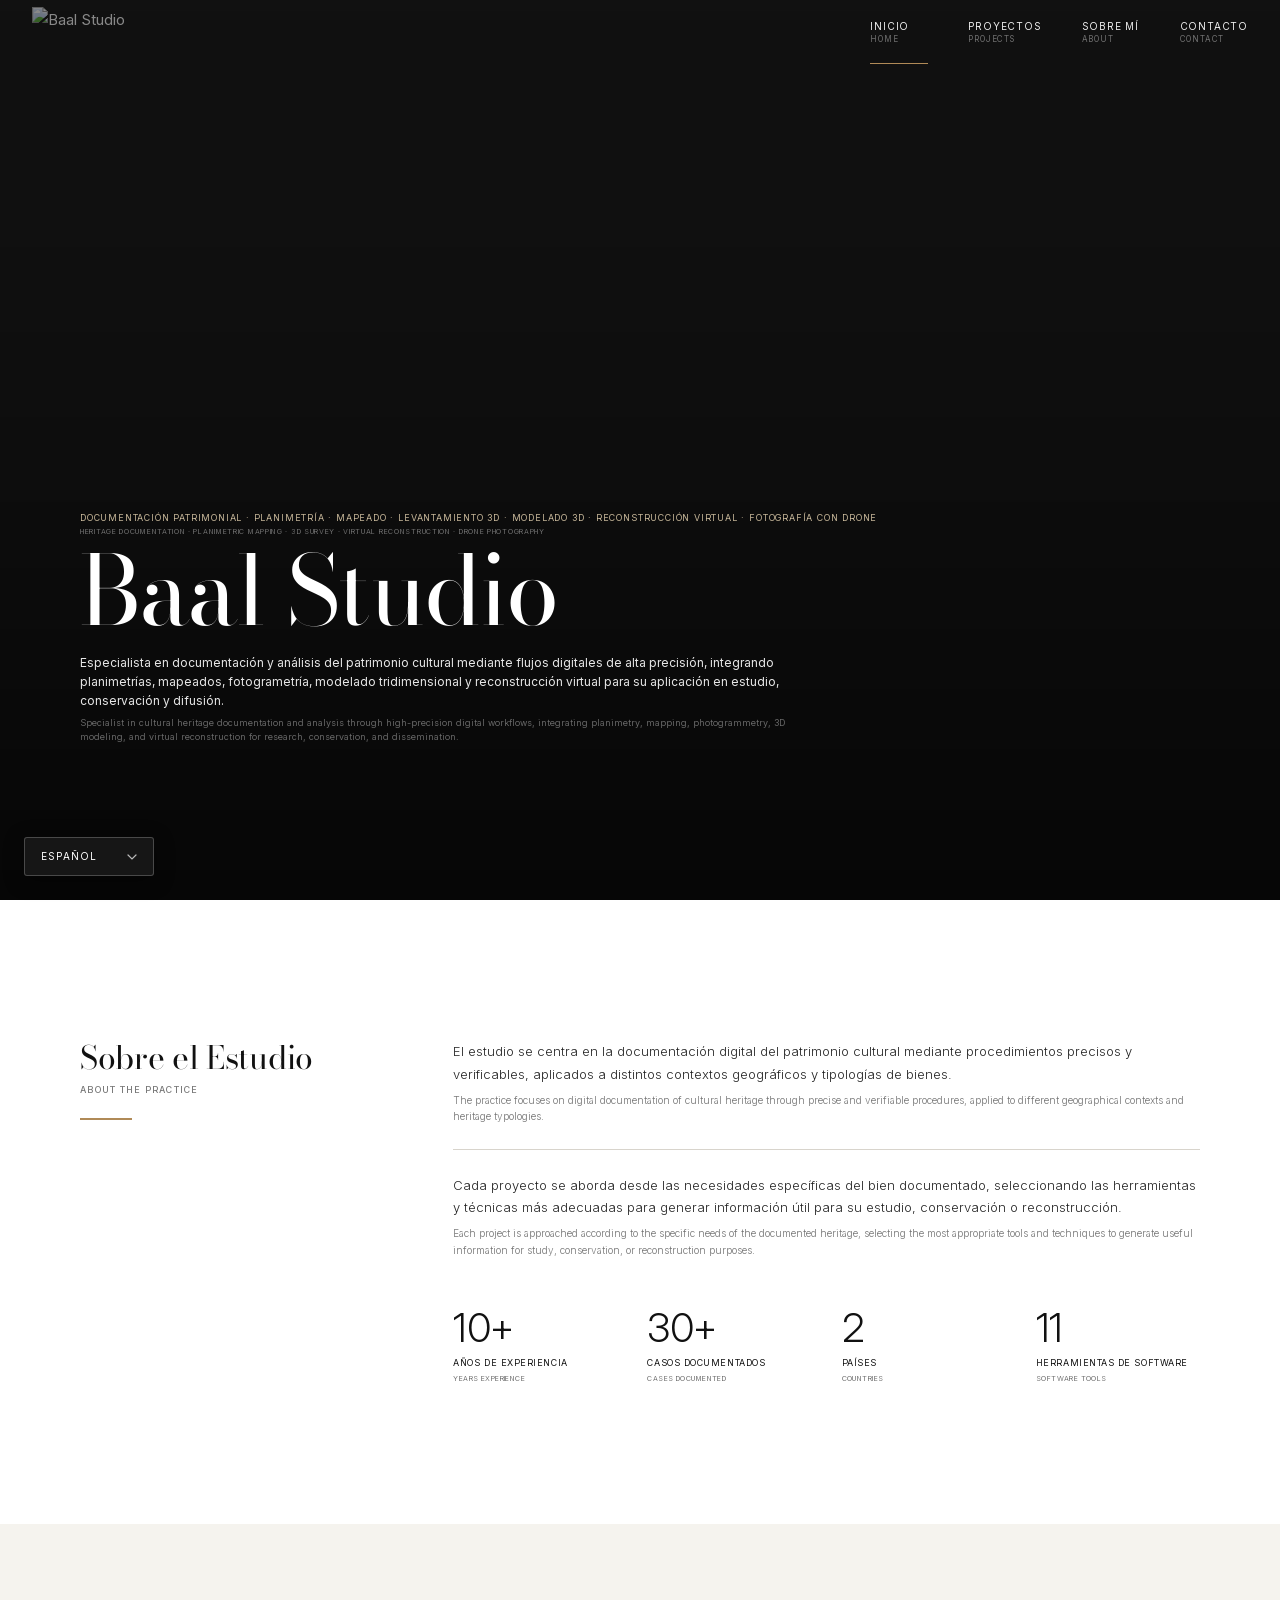
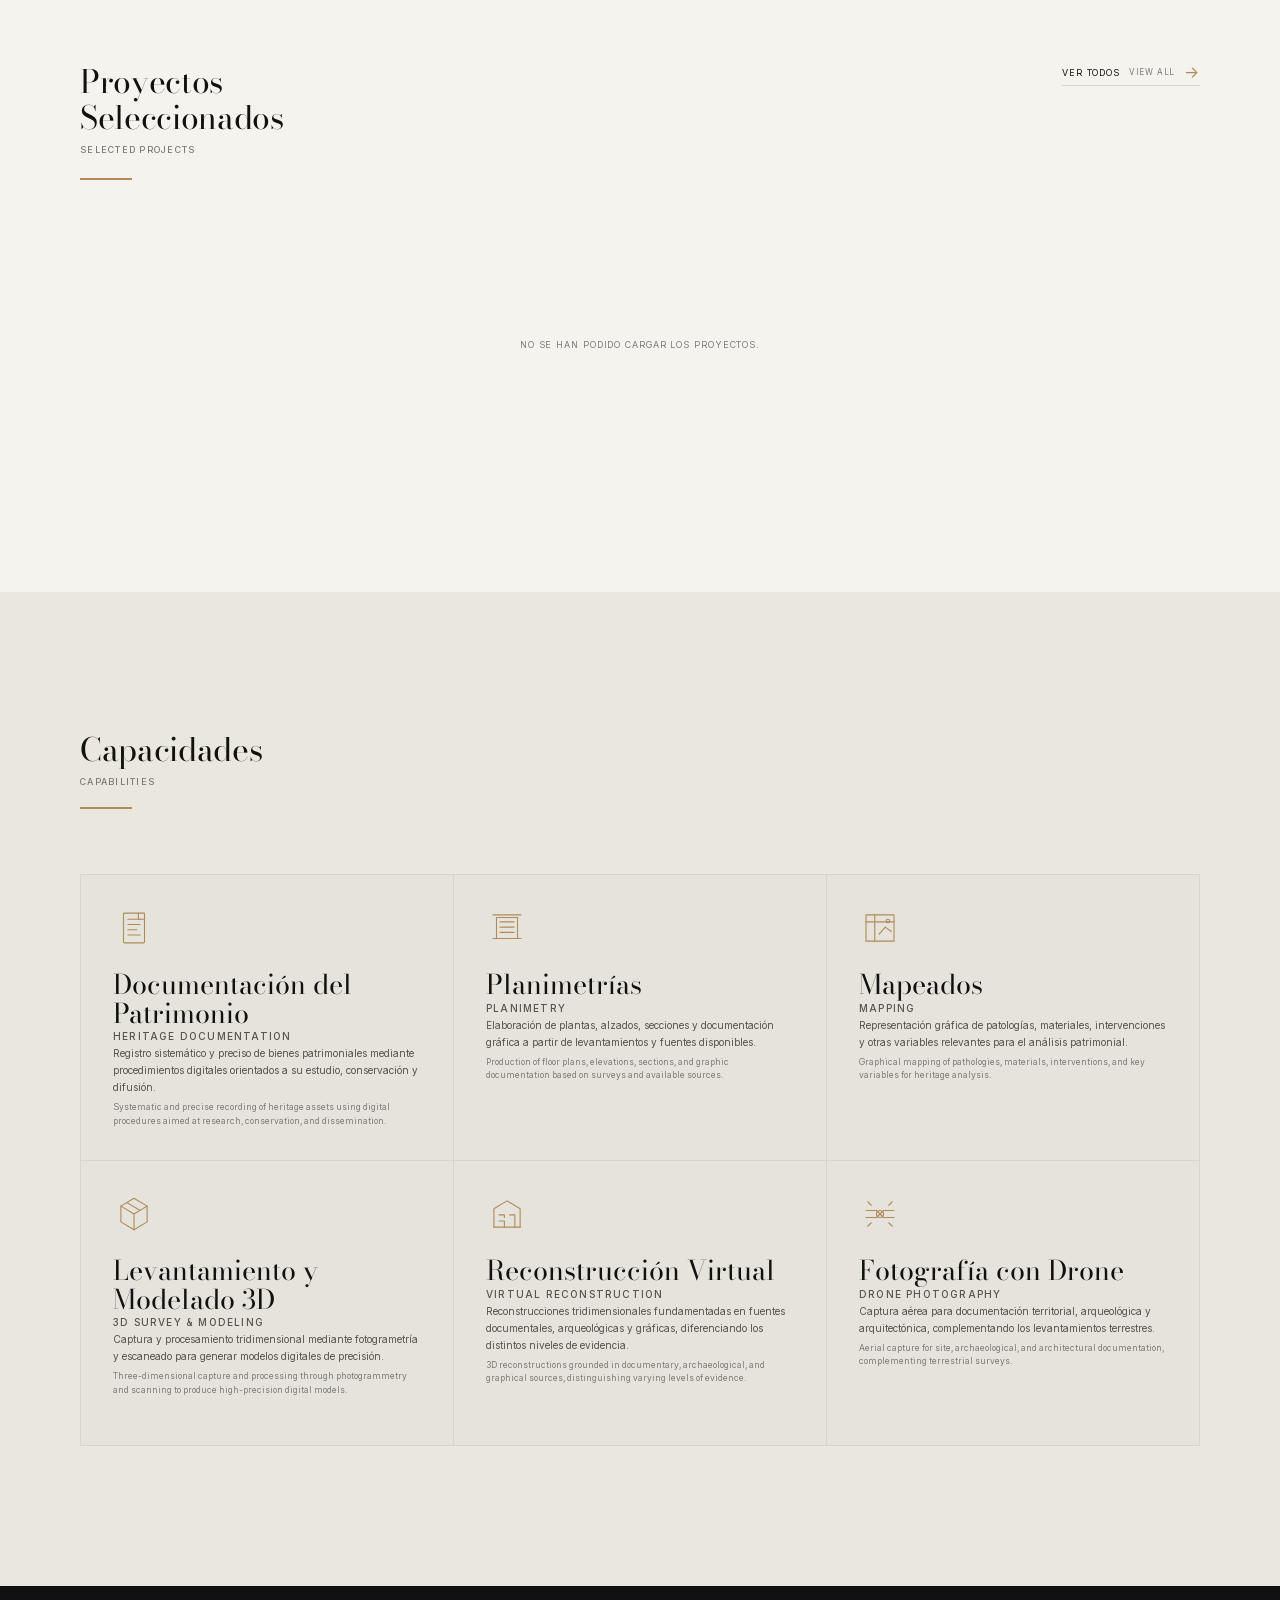
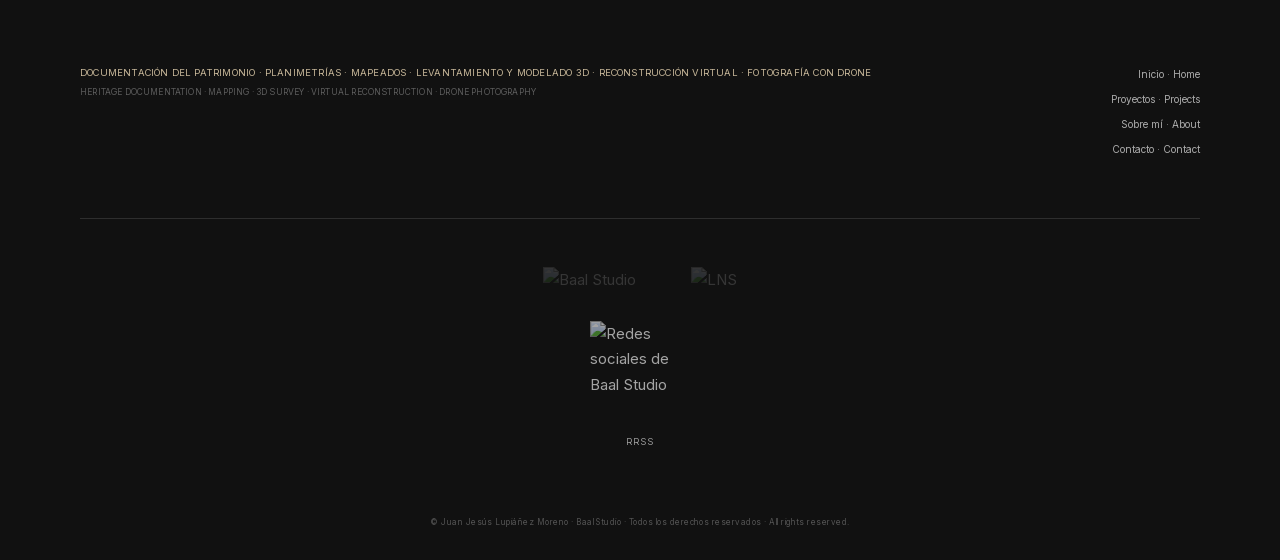
==== commit 88501ed1: "Refactor language selector and update comments" ====
--- a/index.html
+++ b/index.html
@@ -672,7 +672,8 @@
 
   <script src="./script.js"></script>
 
-  <!-- SELECTOR DE IDIOMAS PERSONALIZADO — BAAL STUDIO -->
+  
+<!-- SELECTOR DE IDIOMAS PERSONALIZADO — BAAL STUDIO -->
 <div
   class="baal-language-selector notranslate"
   id="baalLangSelector"
@@ -687,28 +688,12 @@
     aria-label="Seleccionar idioma"
   >
     <span id="baalLangCurrentText">Español</span>
-
-    <svg
-      width="10"
-      height="6"
-      viewBox="0 0 10 6"
-      fill="none"
-      aria-hidden="true"
-    >
-      <path
-        d="M1 1L5 5L9 1"
-        stroke="currentColor"
-        stroke-width="1.2"
-        stroke-linecap="round"
-      />
+    <svg width="10" height="6" viewBox="0 0 10 6" fill="none" aria-hidden="true">
+      <path d="M1 1L5 5L9 1" stroke="currentColor" stroke-width="1.2" stroke-linecap="round"/>
     </svg>
   </button>
 
-  <div
-    class="baal-lang-dropdown"
-    id="baalLangDropdown"
-    aria-label="Idiomas disponibles"
-  >
+  <div class="baal-lang-dropdown" id="baalLangDropdown" aria-label="Idiomas disponibles">
     <a href="#" data-lang="es">Español</a>
     <a href="#" data-lang="de">Deutsch</a>
     <a href="#" data-lang="ar">العربية</a>
@@ -722,7 +707,7 @@
   </div>
 </div>
 
-<!-- Google Translate: motor de traducción oculto -->
+<!-- Motor de traducción de Google -->
 <div id="google_translate_element" aria-hidden="true"></div>
 
 <script>
@@ -755,8 +740,7 @@
     let savedLanguage = "es";
 
     try {
-      savedLanguage =
-        localStorage.getItem("baalSelectedLanguage") || "es";
+      savedLanguage = localStorage.getItem("baalSelectedLanguage") || "es";
     } catch (error) {
       savedLanguage = "es";
     }
@@ -770,7 +754,6 @@
 
     toggle.addEventListener("click", function (event) {
       event.stopPropagation();
-
       const isOpen = selector.classList.toggle("is-open");
       toggle.setAttribute("aria-expanded", String(isOpen));
     });
@@ -799,39 +782,31 @@
 
         closeDropdown();
 
-        // Restaurar el idioma original sin recargar toda la página.
-if (targetLanguage === "es") {
-  try {
-    localStorage.removeItem("baalSelectedLanguage");
-  } catch (error) {
-    // Continuar aunque el almacenamiento no esté disponible.
-  }
-
-  currentText.textContent = "Español";
-
-  const googleSelect = document.querySelector(".goog-te-combo");
-
-  if (googleSelect) {
-    googleSelect.value = "es";
-    googleSelect.dispatchEvent(
-      new Event("change", { bubbles: true })
-    );
-  } else {
-    // Si el motor no está disponible, restaurar mediante recarga.
-    clearGoogleTranslateCookie();
-    window.location.reload();
-  }
-
-  return;
-}
-
-
-          clearGoogleTranslateCookie();
-          window.location.reload();
+        // Volver al idioma original sin recargar si Google está disponible.
+        if (targetLanguage === "es") {
+          try {
+            localStorage.removeItem("baalSelectedLanguage");
+          } catch (error) {
+            // Continuar sin almacenamiento local.
+          }
+
+          currentText.textContent = "Español";
+
+          const googleSelect = document.querySelector(".goog-te-combo");
+
+          if (googleSelect) {
+            googleSelect.value = "es";
+            googleSelect.dispatchEvent(
+              new Event("change", { bubbles: true })
+            );
+          } else {
+            clearGoogleTranslateCookie();
+            window.location.reload();
+          }
+
           return;
         }
 
-        // Actualizar el idioma mostrado en el botón.
         currentText.textContent = LANGUAGES[targetLanguage];
 
         try {
@@ -864,8 +839,7 @@
   }
 
   function clearGoogleTranslateCookie() {
-    const expired =
-      "expires=Thu, 01 Jan 1970 00:00:00 GMT; path=/;";
+    const expired = "expires=Thu, 01 Jan 1970 00:00:00 GMT; path=/;";
     const hostname = window.location.hostname;
 
     document.cookie = "googtrans=; " + expired;
@@ -886,7 +860,9 @@
 
     if (window.baalGoogleTranslateLoading) {
       const waitForGoogle = function () {
-        if (document.querySelector(".goog-te-combo")) {
+        const select = document.querySelector(".goog-te-combo");
+
+        if (select) {
           if (callback) callback();
         } else {
           window.setTimeout(waitForGoogle, 150);
@@ -914,7 +890,6 @@
 
         if (select) {
           window.baalGoogleTranslateLoading = false;
-
           if (callback) callback();
         } else {
           window.setTimeout(waitForGoogle, 150);
@@ -925,7 +900,6 @@
     };
 
     const script = document.createElement("script");
-
     script.src =
       "https://translate.google.com/translate_a/element.js?cb=googleTranslateElementInit";
     script.async = true;
@@ -938,10 +912,7 @@
   }
 
   if (document.readyState === "loading") {
-    document.addEventListener(
-      "DOMContentLoaded",
-      initBaalLanguageSelector
-    );
+    document.addEventListener("DOMContentLoaded", initBaalLanguageSelector);
   } else {
     initBaalLanguageSelector();
   }
--- a/style.css
+++ b/style.css
@@ -1873,3 +1873,224 @@
   }
 
 }
+
+/* ============================================================
+   SELECTOR DE IDIOMAS PERSONALIZADO — BAAL STUDIO
+   ============================================================ */
+
+.baal-language-selector {
+  position: fixed;
+  bottom: 24px;
+  left: 24px;
+  z-index: 99999;
+  font-family: var(--font-body, Inter, sans-serif);
+}
+
+/* Mantener el selector por encima del contenido traducido. */
+.baal-language-selector,
+.baal-language-selector * {
+  box-sizing: border-box;
+}
+
+.baal-lang-current {
+  display: flex;
+  align-items: center;
+  justify-content: space-between;
+  gap: 12px;
+  min-width: 130px;
+  padding: 10px 16px;
+
+  background: rgba(24, 24, 24, 0.92);
+  border: 1px solid rgba(255, 255, 255, 0.22);
+  border-radius: 3px;
+
+  color: #ffffff;
+  font-size: 10px;
+  letter-spacing: 0.12em;
+  text-transform: uppercase;
+
+  cursor: pointer;
+  backdrop-filter: blur(8px);
+  box-shadow: 0 4px 20px rgba(0, 0, 0, 0.4);
+  transition: background 0.2s ease, border-color 0.2s ease;
+}
+
+.baal-lang-current:hover {
+  border-color: rgba(255, 255, 255, 0.5);
+  background: rgba(24, 24, 24, 0.98);
+}
+
+.baal-lang-current:focus-visible,
+.baal-lang-dropdown a:focus-visible {
+  outline: 2px solid #B08A57;
+  outline-offset: 3px;
+}
+
+.baal-lang-current svg {
+  flex-shrink: 0;
+  color: rgba(255, 255, 255, 0.7);
+  transition: transform 0.2s ease;
+}
+
+.baal-language-selector.is-open .baal-lang-current svg {
+  transform: rotate(180deg);
+}
+
+/* ============================================================
+   DESPLEGABLE DE IDIOMAS
+   ============================================================ */
+
+.baal-lang-dropdown {
+  position: absolute;
+  bottom: calc(100% + 8px);
+  left: 0;
+  z-index: 100000;
+
+  display: none;
+  flex-direction: column;
+
+  width: 160px;
+  max-height: min(65vh, 420px);
+  overflow-y: auto;
+
+  padding: 6px 0;
+
+  background: rgba(24, 24, 24, 0.97);
+  border: 1px solid rgba(255, 255, 255, 0.22);
+  border-radius: 3px;
+
+  box-shadow: 0 10px 30px rgba(0, 0, 0, 0.45);
+  backdrop-filter: blur(10px);
+}
+
+.baal-language-selector.is-open .baal-lang-dropdown {
+  display: flex;
+}
+
+.baal-lang-dropdown a {
+  display: block;
+  padding: 9px 16px;
+
+  color: rgba(255, 255, 255, 0.75);
+  font-size: 10px;
+  letter-spacing: 0.1em;
+  text-transform: uppercase;
+  text-decoration: none;
+
+  transition: background 0.15s ease, color 0.15s ease;
+}
+
+.baal-lang-dropdown a:hover {
+  background: rgba(255, 255, 255, 0.08);
+  color: #ffffff;
+}
+
+/* ============================================================
+   PROTEGER LOS NOMBRES DEL SELECTOR FRENTE A LA TRADUCCIÓN
+   ============================================================ */
+
+.baal-language-selector,
+.baal-language-selector * {
+  translate: no;
+}
+
+/* ============================================================
+   GOOGLE TRANSLATE — OCULTAR ELEMENTOS NATIVOS
+   ============================================================ */
+
+#google_translate_element {
+  display: none !important;
+  width: 0 !important;
+  height: 0 !important;
+  overflow: hidden !important;
+}
+
+/* Barra superior de Google Translate. */
+.goog-te-banner-frame,
+iframe.goog-te-banner-frame,
+.goog-te-banner-frame.skiptranslate {
+  display: none !important;
+  visibility: hidden !important;
+  height: 0 !important;
+  max-height: 0 !important;
+  pointer-events: none !important;
+}
+
+/* Contenedor superior inyectado por Google. */
+body > .skiptranslate,
+html body > .skiptranslate {
+  display: none !important;
+  visibility: hidden !important;
+  background-color: #181818 !important;
+}
+
+/* Evitar desplazamientos verticales causados por Google. */
+html,
+body {
+  top: 0 !important;
+}
+
+/* Avisos, globos y elementos flotantes. */
+#goog-gt-tt,
+.goog-te-balloon-frame,
+.goog-te-spinner-pos,
+.goog-tooltip,
+.goog-tooltip:hover {
+  display: none !important;
+  visibility: hidden !important;
+}
+
+/* Evitar fondos añadidos a los textos traducidos. */
+.goog-text-highlight {
+  background-color: transparent !important;
+  box-shadow: none !important;
+}
+
+/* ============================================================
+   INTEGRACIÓN VISUAL DE LOS ELEMENTOS NATIVOS RESTANTES
+   ============================================================ */
+
+.goog-te-gadget,
+.goog-te-gadget span,
+.goog-te-gadget a,
+.goog-te-gadget-simple {
+  background-color: #181818 !important;
+  color: #ffffff !important;
+}
+
+.goog-te-gadget-simple,
+.goog-te-gadget-simple .goog-te-menu-value,
+.goog-te-gadget-simple .goog-te-menu-value span {
+  background: #181818 !important;
+  color: #ffffff !important;
+  border-color: #181818 !important;
+}
+
+
+/* ============================================================
+   BAAL STUDIO — FONDO BAJO EL FOOTER
+   ============================================================ */
+
+/* Evitar que el documento deje una zona beige bajo el footer. */
+html,
+body {
+  background-color: #111111 !important;
+}
+
+/* Mantener el fondo oscuro del footer hasta su borde inferior. */
+footer,
+.site-footer,
+#footer {
+  background-color: #111111 !important;
+}
+
+/* Evitar fondos claros en el contenedor raíz de Google Translate. */
+body > .skiptranslate {
+  background-color: #111111 !important;
+  background-image: none !important;
+}
+
+/* Ocultar el contenedor superior de Google cuando está vacío. */
+body > .skiptranslate:empty {
+  display: none !important;
+}
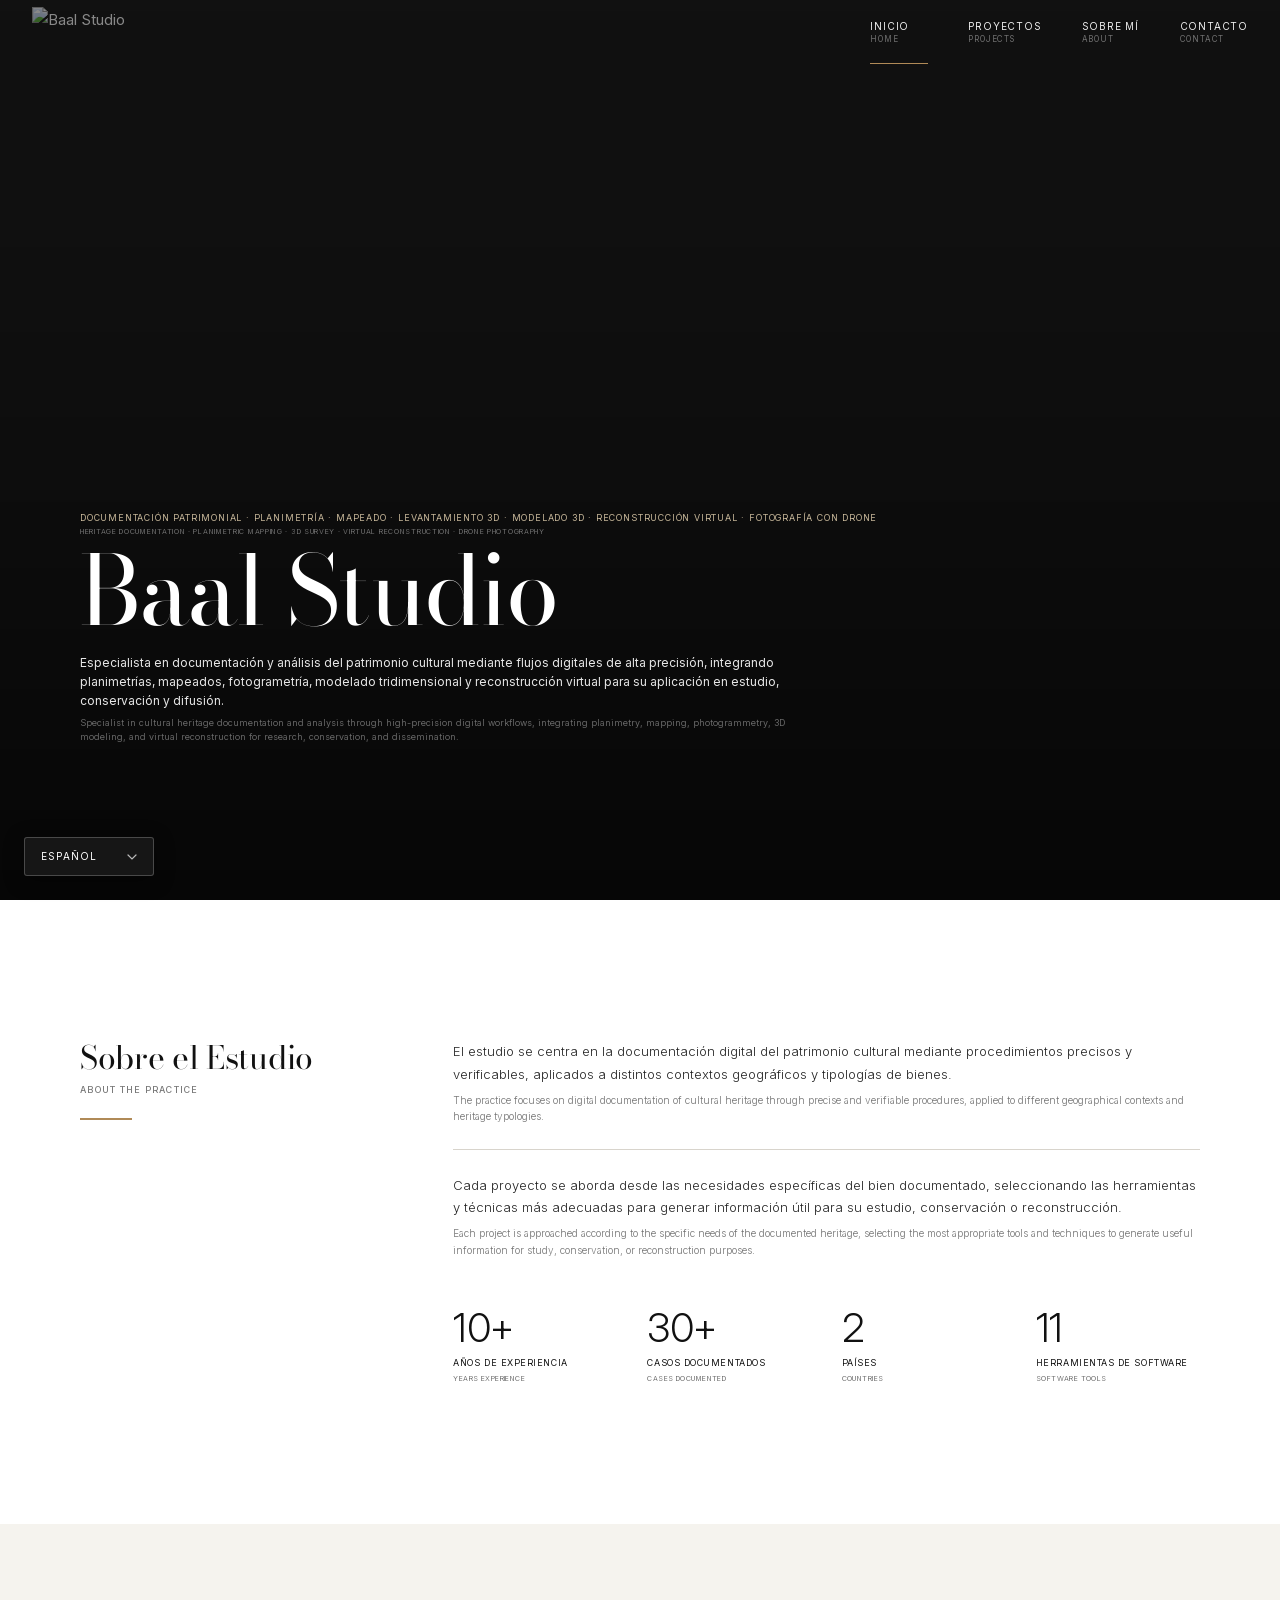
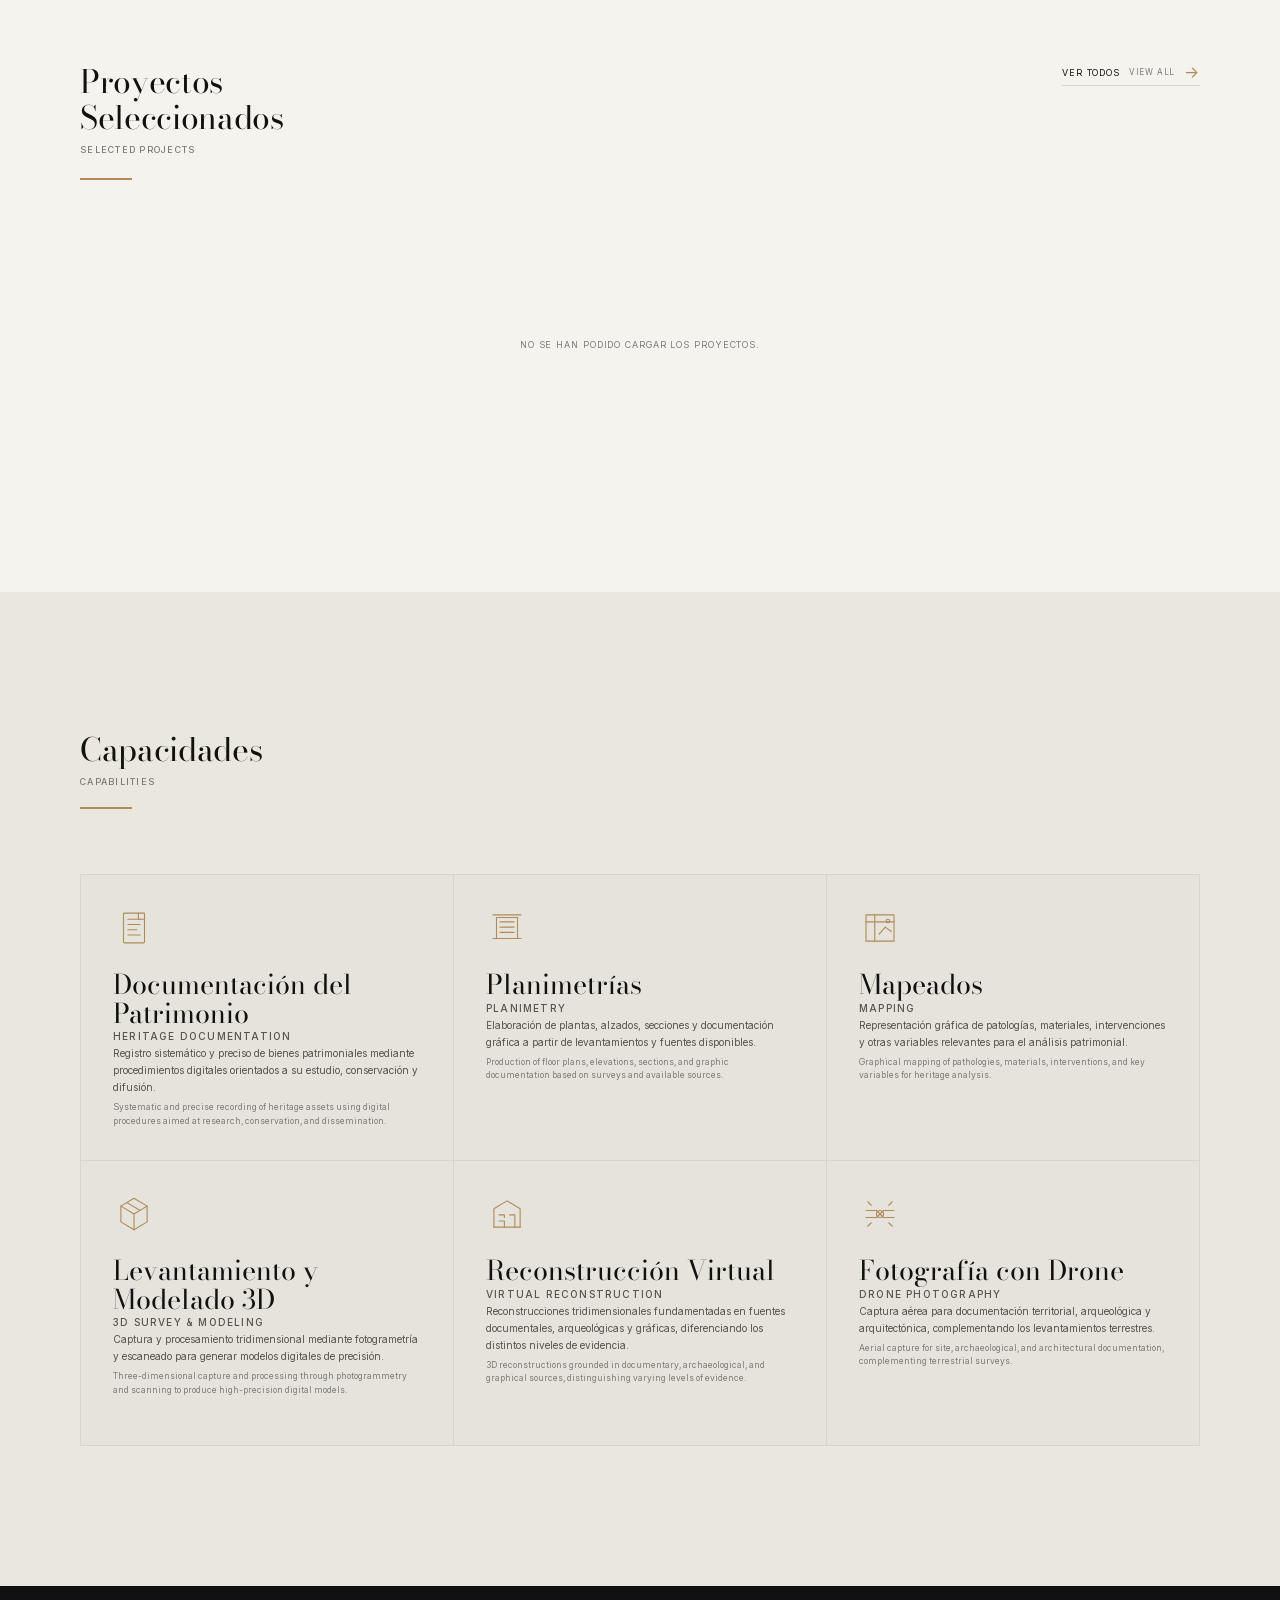
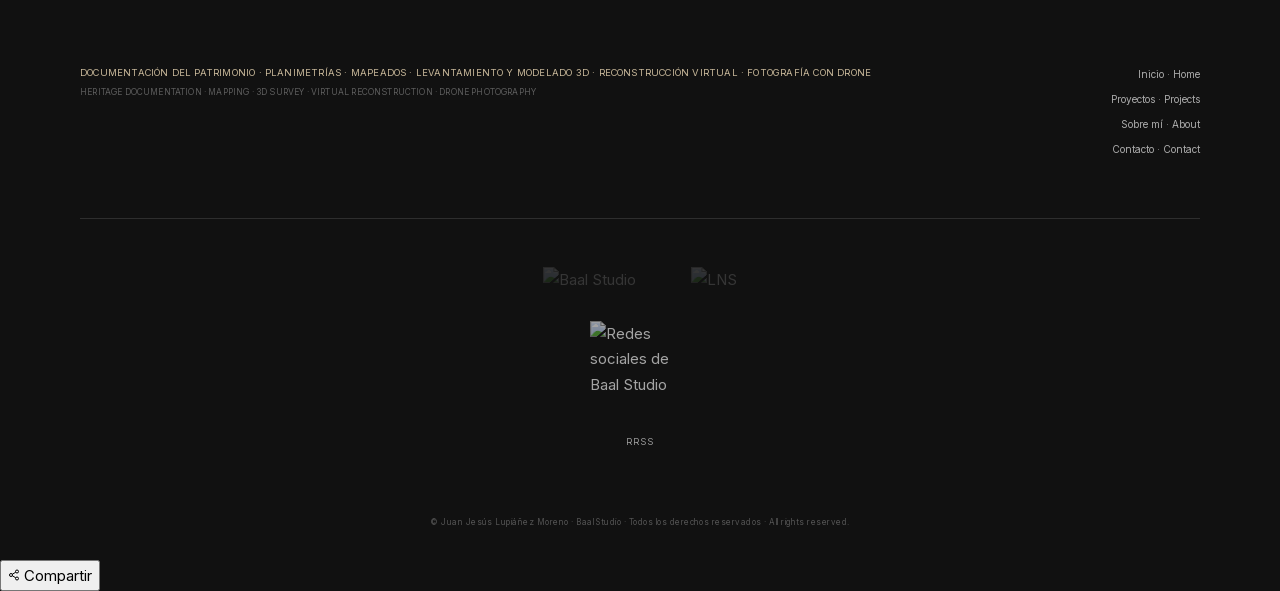
==== commit 33934fd5: "Add social media share button to index.html Added a button for sharing the page on social media, usi" ====
--- a/index.html
+++ b/index.html
@@ -921,6 +921,22 @@
 })();
 </script>
 
+<!-- ============================================================
+     COMPARTIR EN REDES SOCIALES (ESTÁTICO)
+     ============================================================ -->
+<div class="baal-share-selector">
+  <button type="button" class="baal-share-btn-current" onclick="
+    if (navigator.share) {
+      navigator.share({ title: document.title, url: window.location.href }).catch(() => {});
+    } else {
+      navigator.clipboard.writeText(window.location.href).then(() => alert('¡Enlace copiado al portapapeles!')).catch(() => prompt('Copia este enlace:', window.location.href));
+    }
+  ">
+    <svg width="12" height="12" viewBox="0 0 24 24" fill="none" stroke="currentColor" stroke-width="2"><circle cx="18" cy="5" r="3"/><circle cx="6" cy="12" r="3"/><circle cx="18" cy="19" r="3"/><line x1="8.59" y1="13.51" x2="15.42" y2="17.49"/><line x1="15.41" y1="6.51" x2="8.59" y2="10.49"/></svg>
+    Compartir
+  </button>
+</div>
+  
 </body>
 
 </html>
--- a/style.css
+++ b/style.css
@@ -1874,6 +1874,7 @@
 
 }
 
+
 /* ============================================================
    SELECTOR DE IDIOMAS PERSONALIZADO — BAAL STUDIO
    ============================================================ */
@@ -1886,7 +1887,6 @@
   font-family: var(--font-body, Inter, sans-serif);
 }
 
-/* Mantener el selector por encima del contenido traducido. */
 .baal-language-selector,
 .baal-language-selector * {
   box-sizing: border-box;
@@ -1899,16 +1899,13 @@
   gap: 12px;
   min-width: 130px;
   padding: 10px 16px;
-
   background: rgba(24, 24, 24, 0.92);
   border: 1px solid rgba(255, 255, 255, 0.22);
   border-radius: 3px;
-
   color: #ffffff;
   font-size: 10px;
   letter-spacing: 0.12em;
   text-transform: uppercase;
-
   cursor: pointer;
   backdrop-filter: blur(8px);
   box-shadow: 0 4px 20px rgba(0, 0, 0, 0.4);
@@ -1936,29 +1933,22 @@
   transform: rotate(180deg);
 }
 
-/* ============================================================
-   DESPLEGABLE DE IDIOMAS
-   ============================================================ */
+/* Desplegable de idiomas */
 
 .baal-lang-dropdown {
   position: absolute;
   bottom: calc(100% + 8px);
   left: 0;
   z-index: 100000;
-
   display: none;
   flex-direction: column;
-
   width: 160px;
   max-height: min(65vh, 420px);
   overflow-y: auto;
-
   padding: 6px 0;
-
   background: rgba(24, 24, 24, 0.97);
   border: 1px solid rgba(255, 255, 255, 0.22);
   border-radius: 3px;
-
   box-shadow: 0 10px 30px rgba(0, 0, 0, 0.45);
   backdrop-filter: blur(10px);
 }
@@ -1970,13 +1960,11 @@
 .baal-lang-dropdown a {
   display: block;
   padding: 9px 16px;
-
   color: rgba(255, 255, 255, 0.75);
   font-size: 10px;
   letter-spacing: 0.1em;
   text-transform: uppercase;
   text-decoration: none;
-
   transition: background 0.15s ease, color 0.15s ease;
 }
 
@@ -1985,9 +1973,7 @@
   color: #ffffff;
 }
 
-/* ============================================================
-   PROTEGER LOS NOMBRES DEL SELECTOR FRENTE A LA TRADUCCIÓN
-   ============================================================ */
+/* Evitar que se traduzcan los nombres de los idiomas. */
 
 .baal-language-selector,
 .baal-language-selector * {
@@ -2005,7 +1991,6 @@
   overflow: hidden !important;
 }
 
-/* Barra superior de Google Translate. */
 .goog-te-banner-frame,
 iframe.goog-te-banner-frame,
 .goog-te-banner-frame.skiptranslate {
@@ -2016,21 +2001,19 @@
   pointer-events: none !important;
 }
 
-/* Contenedor superior inyectado por Google. */
 body > .skiptranslate,
 html body > .skiptranslate {
   display: none !important;
   visibility: hidden !important;
-  background-color: #181818 !important;
-}
-
-/* Evitar desplazamientos verticales causados por Google. */
+  background-color: #111111 !important;
+}
+
 html,
 body {
   top: 0 !important;
-}
-
-/* Avisos, globos y elementos flotantes. */
+  background-color: #111111 !important;
+}
+
 #goog-gt-tt,
 .goog-te-balloon-frame,
 .goog-te-spinner-pos,
@@ -2040,15 +2023,12 @@
   visibility: hidden !important;
 }
 
-/* Evitar fondos añadidos a los textos traducidos. */
 .goog-text-highlight {
   background-color: transparent !important;
   box-shadow: none !important;
 }
 
-/* ============================================================
-   INTEGRACIÓN VISUAL DE LOS ELEMENTOS NATIVOS RESTANTES
-   ============================================================ */
+/* Integración visual de los elementos de Google que permanezcan visibles. */
 
 .goog-te-gadget,
 .goog-te-gadget span,
@@ -2066,31 +2046,19 @@
   border-color: #181818 !important;
 }
 
-
-/* ============================================================
-   BAAL STUDIO — FONDO BAJO EL FOOTER
-   ============================================================ */
-
-/* Evitar que el documento deje una zona beige bajo el footer. */
-html,
-body {
-  background-color: #111111 !important;
-}
-
-/* Mantener el fondo oscuro del footer hasta su borde inferior. */
+/* Fondo bajo el footer. */
+
 footer,
 .site-footer,
 #footer {
   background-color: #111111 !important;
 }
 
-/* Evitar fondos claros en el contenedor raíz de Google Translate. */
 body > .skiptranslate {
   background-color: #111111 !important;
   background-image: none !important;
 }
 
-/* Ocultar el contenedor superior de Google cuando está vacío. */
 body > .skiptranslate:empty {
   display: none !important;
 }
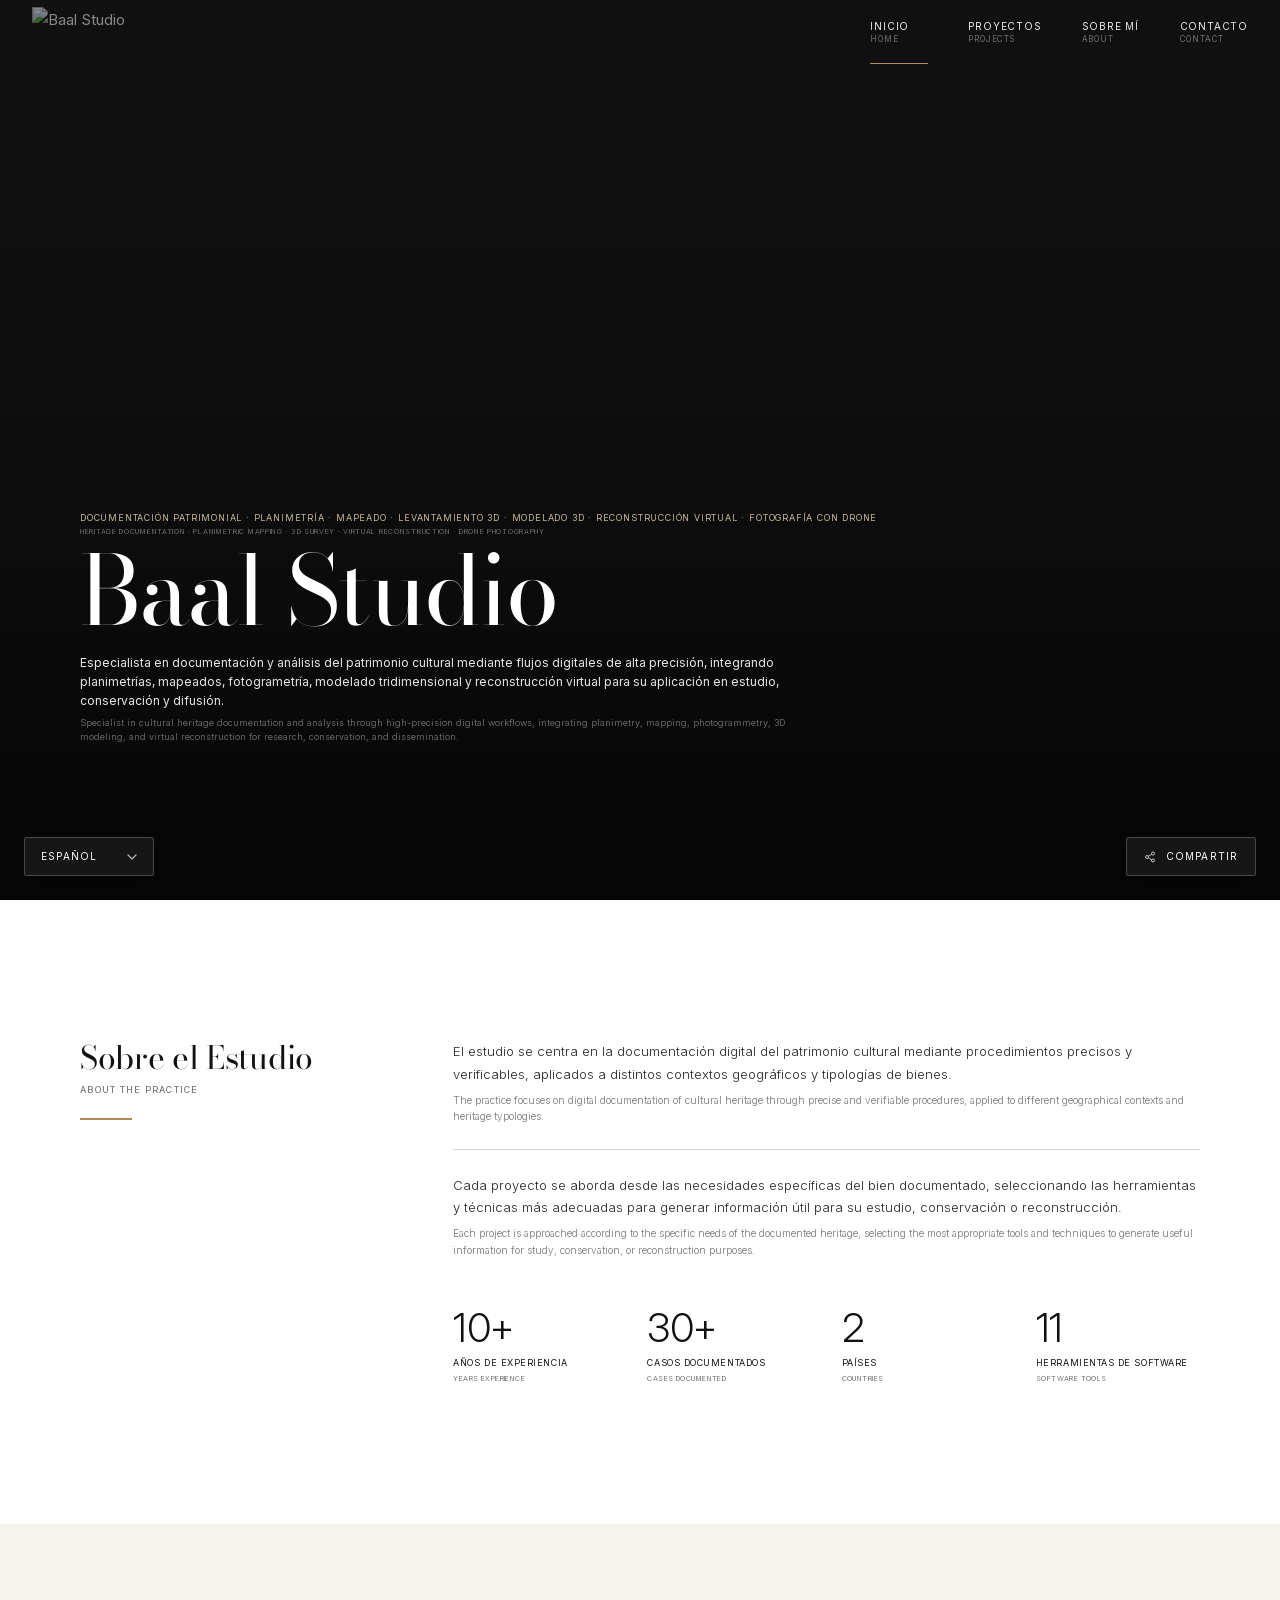
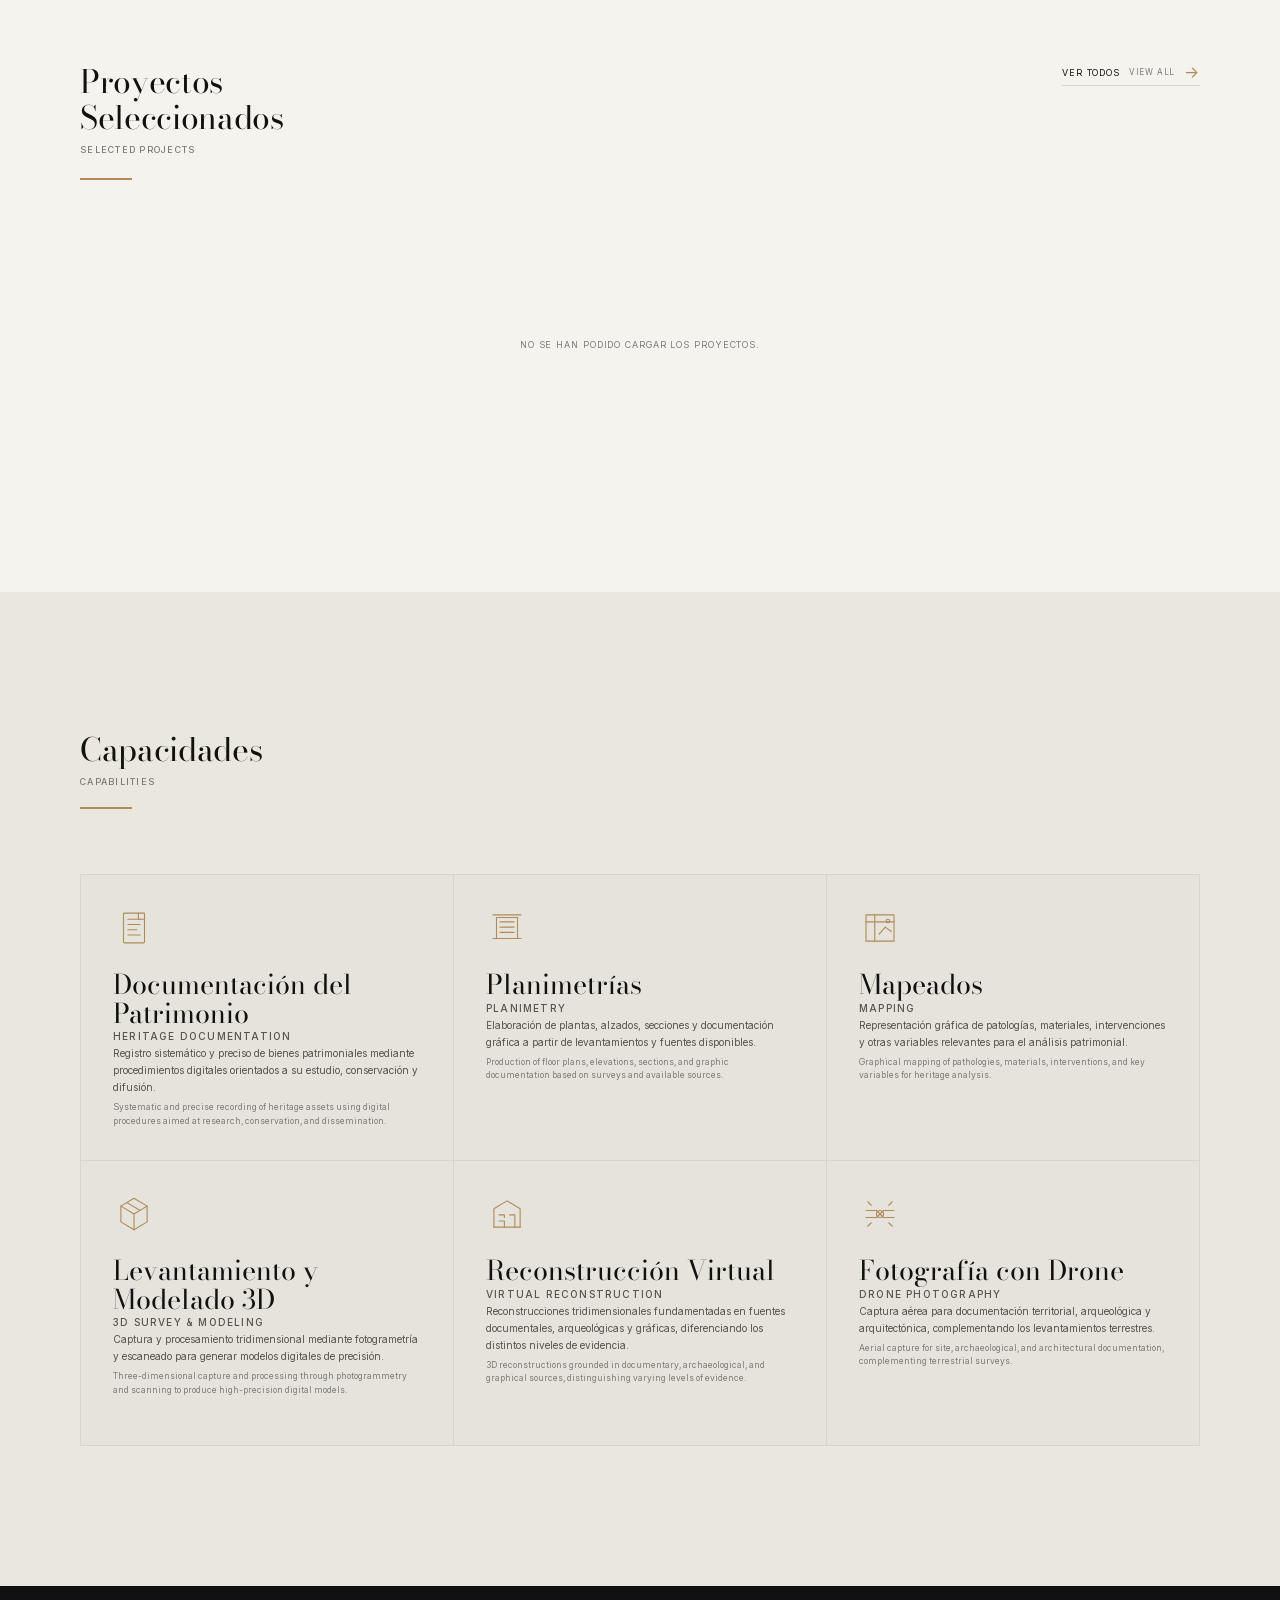
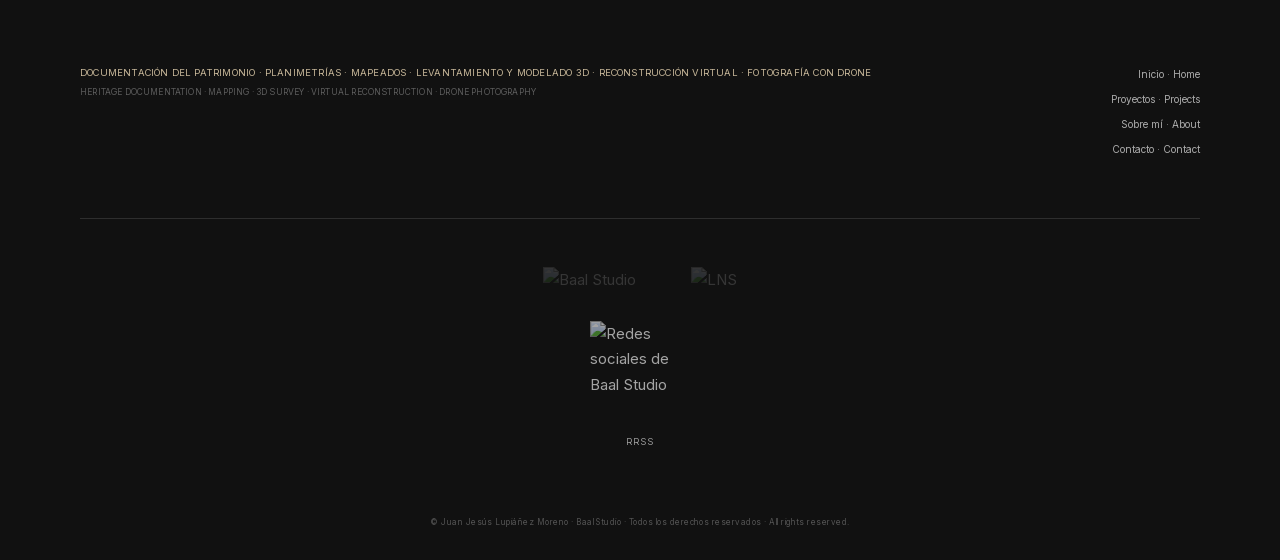
==== commit 13ed23c9: "Update index.html" ====
--- a/index.html
+++ b/index.html
@@ -25,7 +25,7 @@
 <body>
 
   <!-- =====================================================
-       HEADER
+       HEADER PRINCIPAL
        ===================================================== -->
 
   <header class="main-header" id="main-header">
@@ -147,7 +147,7 @@
   <main>
 
     <!-- =====================================================
-         HERO
+         SECCIÓN HERO
          ===================================================== -->
 
     <section
@@ -214,7 +214,7 @@
 
 
     <!-- =====================================================
-         SOBRE EL ESTUDIO
+         SECCIÓN SOBRE EL ESTUDIO
          ===================================================== -->
 
     <section
@@ -303,7 +303,7 @@
 
 
     <!-- =====================================================
-         PROYECTOS SELECCIONADOS
+         SECCIÓN PROYECTOS SELECCIONADOS
          ===================================================== -->
 
     <section
@@ -361,7 +361,7 @@
 
 
     <!-- =====================================================
-         CAPACIDADES
+         SECCIÓN CAPACIDADES
          ===================================================== -->
 
     <section
@@ -550,7 +550,7 @@
 
 
   <!-- =====================================================
-       FOOTER
+       FOOTER PRINCIPAL
        ===================================================== -->
 
   <footer class="main-footer">
@@ -673,7 +673,9 @@
   <script src="./script.js"></script>
 
   
-<!-- SELECTOR DE IDIOMAS PERSONALIZADO — BAAL STUDIO -->
+<!-- =====================================================
+     SELECTOR DE IDIOMAS
+     ===================================================== -->
 <div
   class="baal-language-selector notranslate"
   id="baalLangSelector"
@@ -707,7 +709,6 @@
   </div>
 </div>
 
-<!-- Motor de traducción de Google -->
 <div id="google_translate_element" aria-hidden="true"></div>
 
 <script>
@@ -782,13 +783,10 @@
 
         closeDropdown();
 
-        // Volver al idioma original sin recargar si Google está disponible.
         if (targetLanguage === "es") {
           try {
             localStorage.removeItem("baalSelectedLanguage");
-          } catch (error) {
-            // Continuar sin almacenamiento local.
-          }
+          } catch (error) {}
 
           currentText.textContent = "Español";
 
@@ -811,9 +809,7 @@
 
         try {
           localStorage.setItem("baalSelectedLanguage", targetLanguage);
-        } catch (error) {
-          // La traducción puede funcionar sin almacenamiento local.
-        }
+        } catch (error) {}
 
         const googleSelect = document.querySelector(".goog-te-combo");
 
@@ -921,9 +917,9 @@
 })();
 </script>
 
-<!-- ============================================================
-     COMPARTIR EN REDES SOCIALES (ESTÁTICO)
-     ============================================================ -->
+<!-- =====================================================
+     COMPARTIR EN REDES SOCIALES
+     ===================================================== -->
 <div class="baal-share-selector">
   <button type="button" class="baal-share-btn-current" onclick="
     if (navigator.share) {
--- a/style.css
+++ b/style.css
@@ -2062,3 +2062,52 @@
 body > .skiptranslate:empty {
   display: none !important;
 }
+
+/* ============================================================
+   COMPARTIR EN REDES SOCIALES
+   ============================================================ */
+
+.baal-share-selector {
+  position: fixed;
+  bottom: 24px;
+  right: 24px;
+  z-index: 99999;
+  font-family: var(--font-body, Inter, sans-serif);
+}
+
+.baal-share-selector,
+.baal-share-selector * {
+  box-sizing: border-box;
+}
+
+.baal-share-btn-current {
+  display: flex;
+  align-items: center;
+  justify-content: center;
+  gap: 10px;
+  min-width: 130px;
+  padding: 10px 16px;
+  background: rgba(24, 24, 24, 0.92);
+  border: 1px solid rgba(255, 255, 255, 0.22);
+  border-radius: 3px;
+  color: #ffffff;
+  font-size: 10px;
+  letter-spacing: 0.12em;
+  text-transform: uppercase;
+  cursor: pointer;
+  backdrop-filter: blur(8px);
+  box-shadow: 0 4px 20px rgba(0, 0, 0, 0.4);
+  transition: background 0.2s ease, border-color 0.2s ease;
+  text-decoration: none;
+}
+
+.baal-share-btn-current:hover {
+  border-color: rgba(255, 255, 255, 0.5);
+  background: rgba(24, 24, 24, 0.98);
+  color: #ffffff;
+}
+
+.baal-share-btn-current svg {
+  flex-shrink: 0;
+  color: rgba(255, 255, 255, 0.7);
+}
